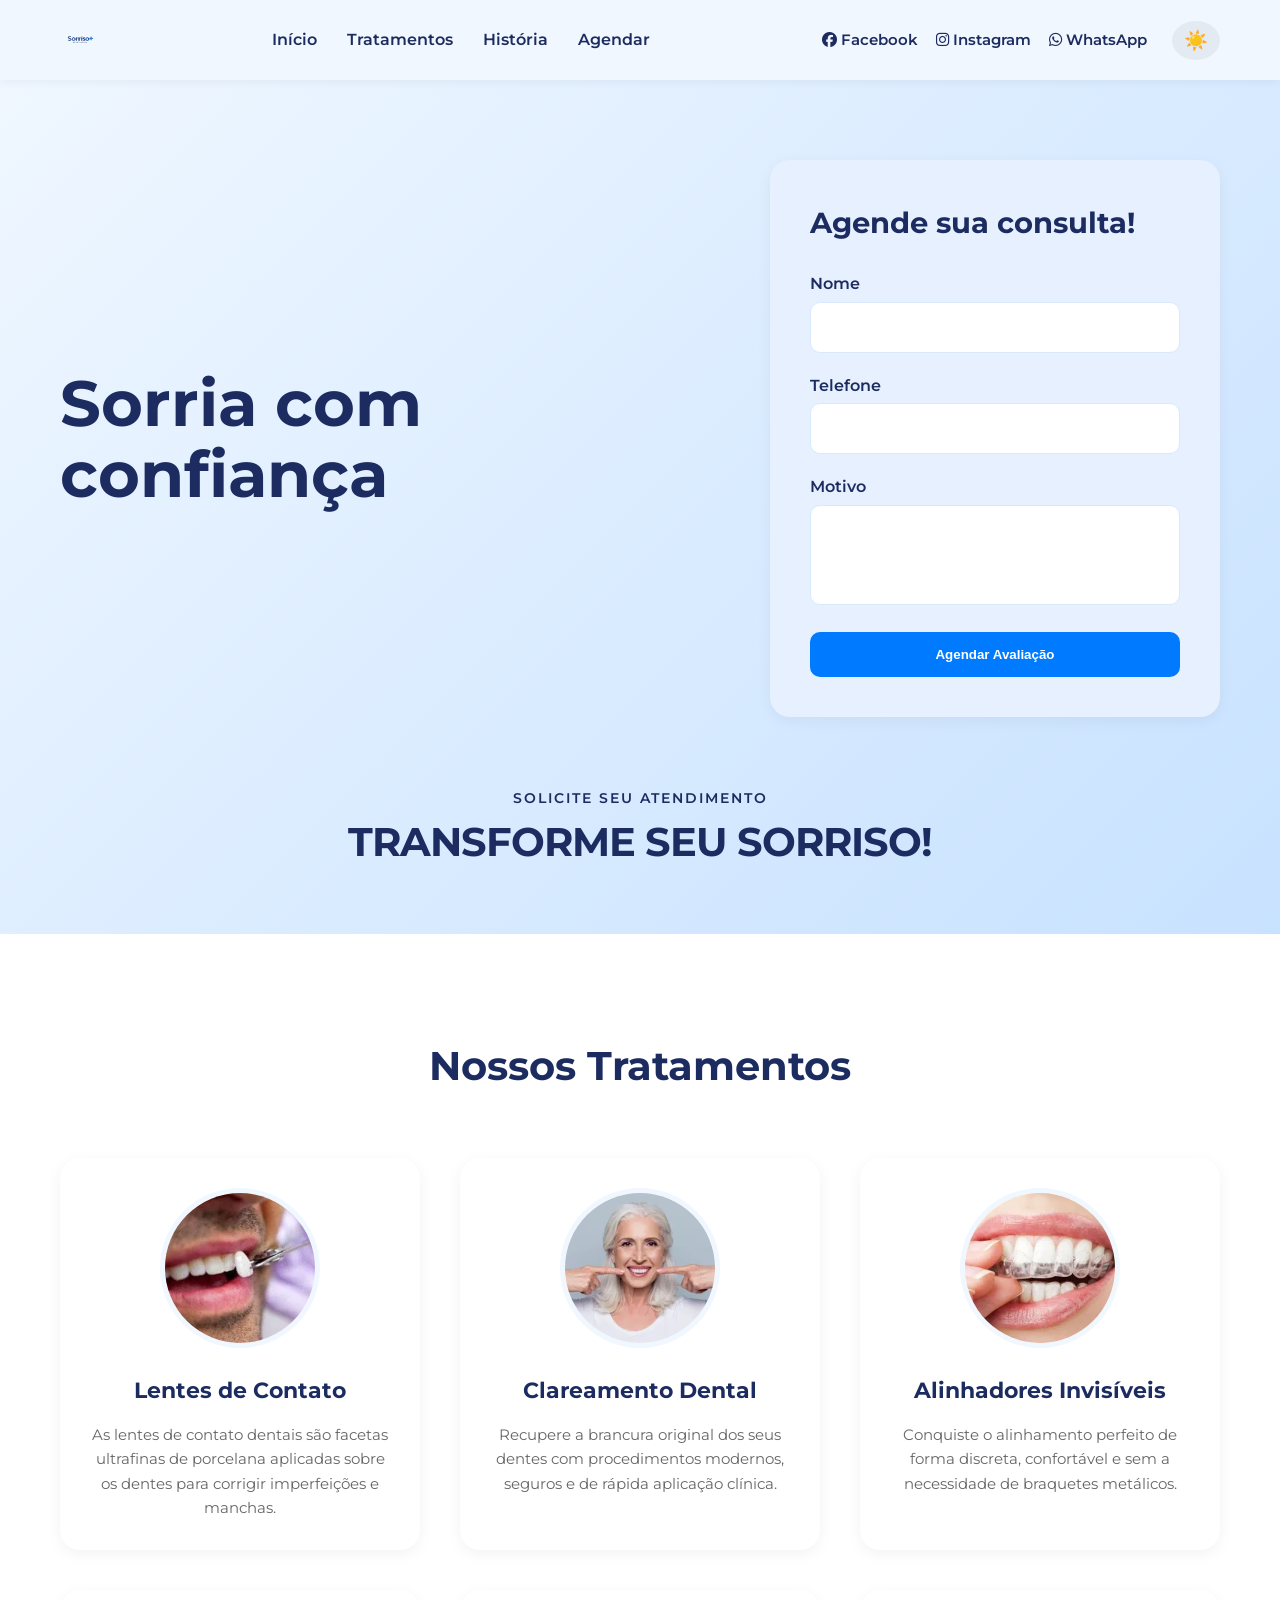
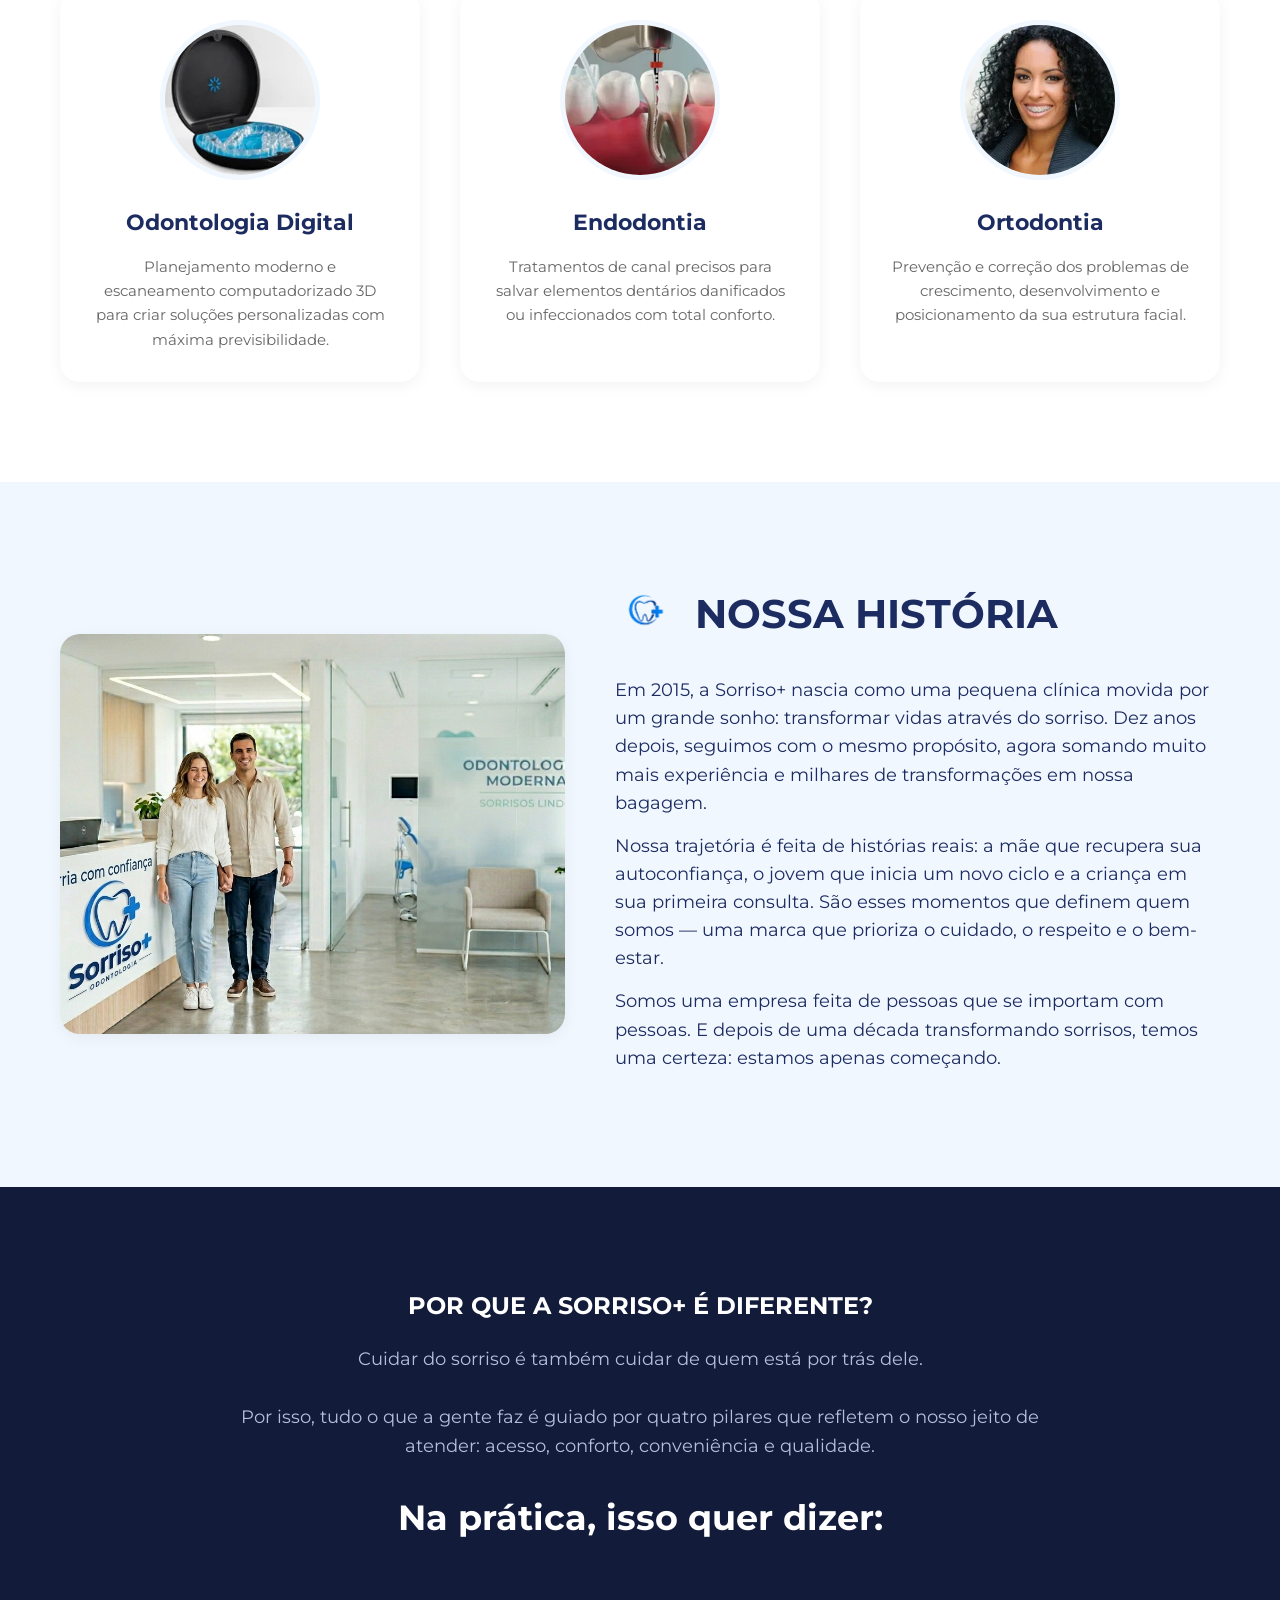
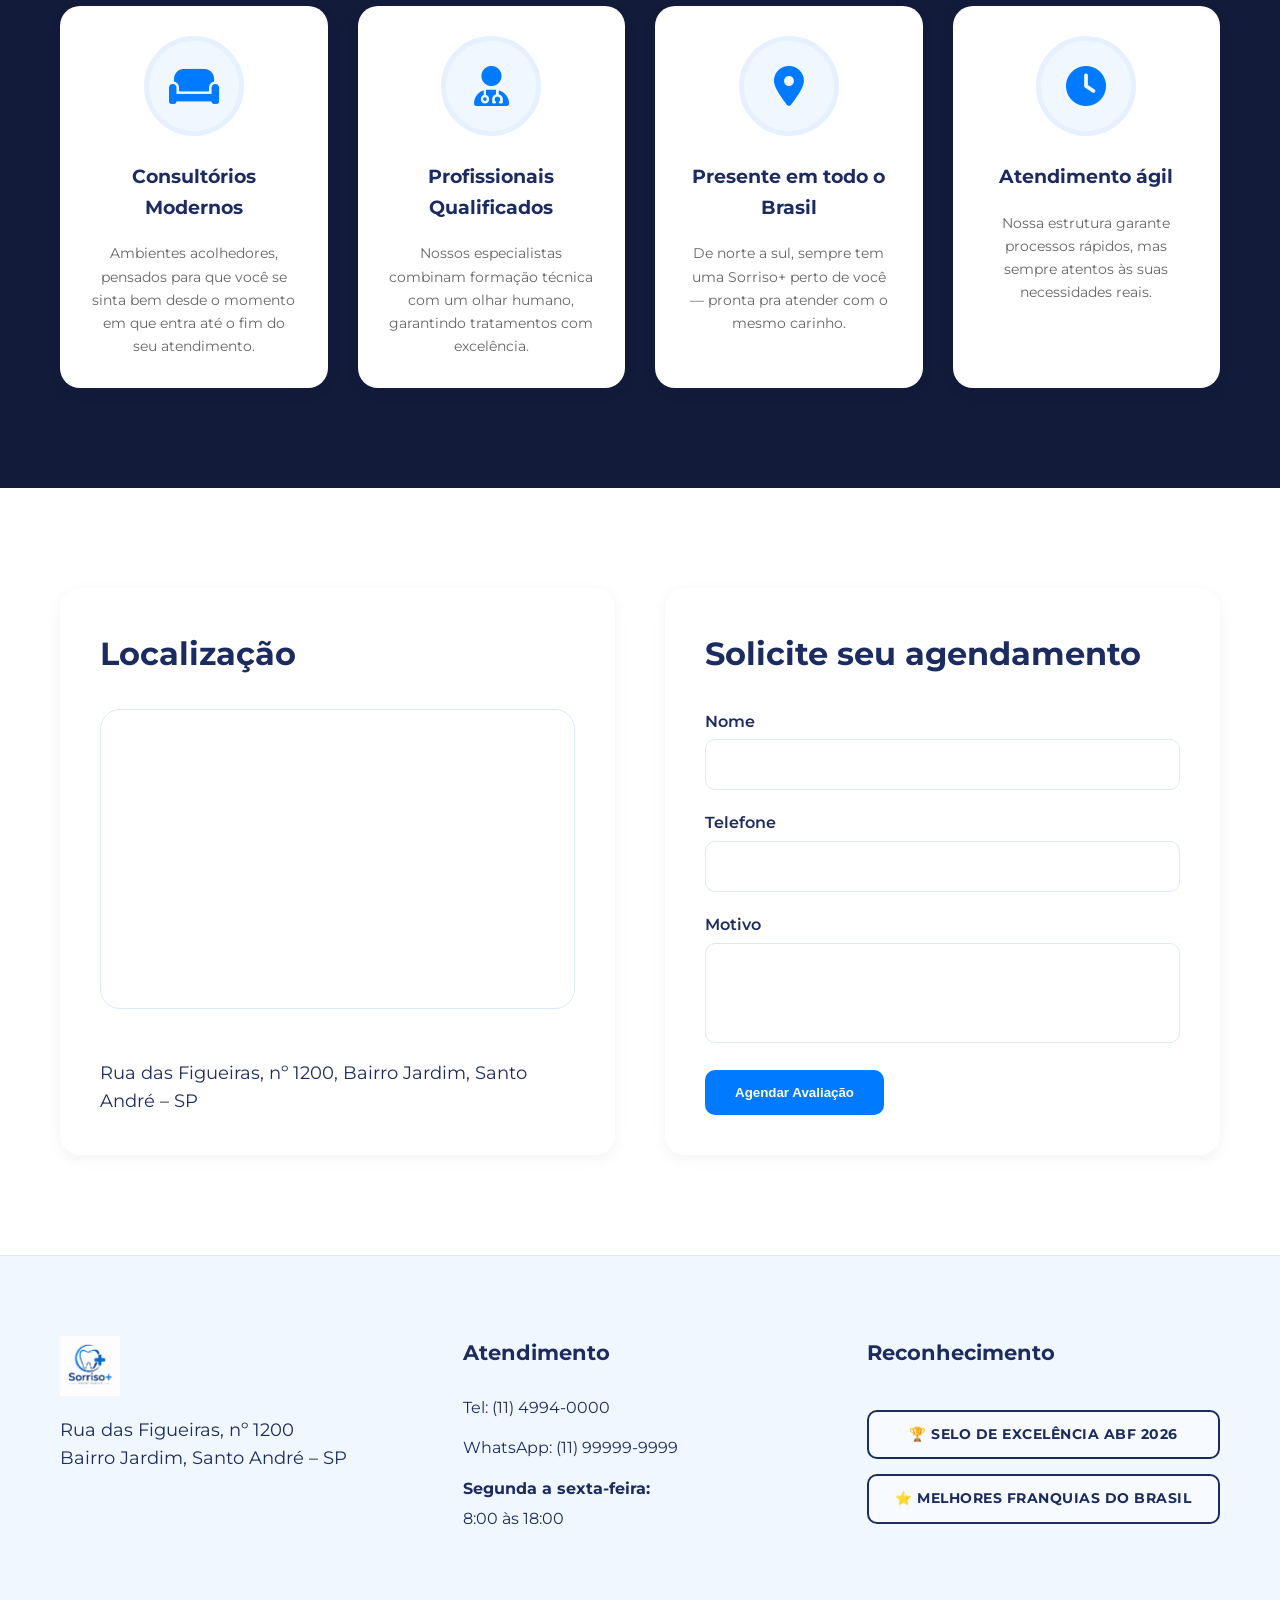
==== index.html @ 7e91cc9c "arrumando 1" ====
<!DOCTYPE html>
<html lang="pt-BR">
<head>
    <meta charset="UTF-8">
    <meta name="viewport" content="width=device-width, initial-scale=1.0">
    <title>Sorriso+ Odontologia - Sorria com Confiança</title>
    
    <!-- Fonte Montserrat -->
    <link href="https://fonts.googleapis.com/css2?family=Montserrat:wght@400;600;700&display=swap" rel="stylesheet">
    
    <!-- Ícones Font Awesome -->
    <link rel="stylesheet" href="https://cdnjs.cloudflare.com/ajax/libs/font-awesome/6.4.2/css/all.min.css">
    
    <style>
        /* Variáveis de cores e fontes para consistência */
        :root {
            --azul-claro: #f0f7ff;
            --azul-claro-formulario: #e6f0ff;
            --azul-escuro: #1d2c60;
            --azul-principal: #007bff;
            --branco: #ffffff;
            --cinza: #666;
            --fonte-principal: 'Montserrat', sans-serif;
            --border-radius-principal: 20px;
            --shadow-principal: 0 4px 15px rgba(0, 0, 0, 0.05);
            /* Opacidade ajustada para 94% para não ficar transparente demais */
            --overlay-hero: linear-gradient(135deg, rgba(240, 247, 255, 0.94) 0%, rgba(196, 224, 255, 0.94) 100%);
        }

        /* Variáveis para o Modo Escuro */
        body.dark-theme {
            --azul-claro: #121b3a;
            --azul-claro-formulario: #1a264e;
            --azul-escuro: #f0f7ff;
            --branco: #1d2c60;
            --cinza: #b3c0dd;
            --shadow-principal: 0 4px 15px rgba(0, 0, 0, 0.3);
            /* Opacidade ajustada para 94% no modo escuro */
            --overlay-hero: linear-gradient(135deg, rgba(18, 27, 58, 0.94) 0%, rgba(26, 38, 78, 0.94) 100%);
        }

        /* Estilos globais */
        * {
            margin: 0;
            padding: 0;
            box-sizing: border-box;
        }

        html {
            scroll-behavior: smooth;
        }

        section {
            scroll-margin-top: 90px;
        }

        body {
            font-family: var(--fonte-principal);
            color: var(--azul-escuro);
            background-color: var(--branco);
            line-height: 1.6;
            transition: background-color 0.3s ease, color 0.3s ease;
        }

        .container {
            max-width: 1200px;
            margin: 0 auto;
            padding: 0 20px;
            width: 100%;
        }

        a {
            text-decoration: none;
            color: inherit;
            transition: color 0.3s ease, opacity 0.3s ease;
        }

        a:hover {
            opacity: 0.8;
        }

        ul {
            list-style: none;
        }

        img {
            max-width: 100%;
            height: auto;
            display: block;
        }

        /* Botão principal */
        .btn-principal {
            background-color: var(--azul-principal);
            color: #ffffff;
            border: none;
            padding: 15px 30px;
            border-radius: 10px;
            font-weight: 700;
            cursor: pointer;
            transition: background-color 0.3s ease, transform 0.2s ease;
        }

        .btn-principal:hover {
            background-color: #0056b3;
            transform: translateY(-2px);
        }

        /* Cabeçalho */
        header {
            background-color: var(--azul-claro);
            padding: 20px 0;
            position: fixed;
            width: 100%;
            top: 0;
            z-index: 1000;
            box-shadow: 0 2px 10px rgba(0,0,0,0.05);
            transition: background-color 0.3s ease;
        }

        header .container {
            display: flex;
            justify-content: space-between;
            align-items: center;
        }

        .logo img {
            height: 40px;
            width: auto;
            object-fit: contain;
        }

        nav ul {
            display: flex;
            gap: 30px;
        }

        nav a {
            font-weight: 600;
        }

        nav a:hover {
            color: var(--azul-principal);
            opacity: 1;
        }

        .header-icons {
            display: flex;
            align-items: center;
            gap: 25px;
        }

        .social-icons {
            display: flex;
            gap: 18px;
            font-size: 0.95rem;
            font-weight: 600;
        }

        .social-icons a:hover {
            color: var(--azul-principal);
            opacity: 1;
        }

        .theme-toggle button {
            background: rgba(0, 0, 0, 0.05);
            border: none;
            cursor: pointer;
            font-size: 1.2rem;
            color: var(--azul-escuro);
            padding: 8px 12px;
            border-radius: 50%;
            transition: background-color 0.3s;
        }
        
        body.dark-theme .theme-toggle button {
            background: rgba(255, 255, 255, 0.1);
        }

        /* Seção Hero com Imagem de Fundo Corrigida */
        .hero {
            position: relative;
            padding: 160px 0 60px;
            min-height: 85vh;
            display: flex;
            flex-direction: column;
            justify-content: space-between;
            
            /* Imagem com overlay mais sólido para evitar transparência excessiva */
            background-image: var(--overlay-hero), url('/minha_clinica/image.png');
            background-size: cover;
            background-position: center;
            background-repeat: no-repeat;
            transition: background-image 0.3s ease;
        }

        .hero-content {
            position: relative;
            z-index: 2;
            display: flex;
            justify-content: space-between;
            align-items: center;
            gap: 30px;
        }

        .hero-text h1 {
            font-size: 4rem;
            font-weight: 700;
            line-height: 1.1;
            max-width: 500px;
        }

        /* Formulário flutuante */
        .hero-booking-form {
            background-color: var(--azul-claro-formulario);
            padding: 40px;
            border-radius: var(--border-radius-principal);
            box-shadow: var(--shadow-principal);
            width: 450px;
            transition: background-color 0.3s ease;
        }

        .hero-booking-form h3 {
            font-size: 1.8rem;
            margin-bottom: 25px;
        }

        .form-group {
            margin-bottom: 20px;
            text-align: left;
        }

        .form-group label {
            display: block;
            margin-bottom: 5px;
            font-weight: 600;
            color: var(--azul-escuro);
        }

        .form-group input, .form-group textarea {
            width: 100%;
            padding: 15px;
            border: 1px solid #d9e9fb;
            border-radius: 10px;
            background-color: var(--branco);
            color: var(--azul-escuro);
            font-family: var(--fonte-principal);
            font-size: 1rem;
            transition: border-color 0.3s, background-color 0.3s;
        }

        .form-group input:focus, .form-group textarea:focus {
            outline: none;
            border-color: var(--azul-principal);
        }

        .form-group textarea {
            height: 100px;
            resize: none;
        }

        .btn-booking {
            width: 100%;
        }

        .hero-footer {
            position: relative;
            z-index: 2;
            text-align: center;
            margin-top: 50px;
            padding-top: 20px;
            width: 100%;
        }

        .hero-footer p {
            font-weight: 600;
            letter-spacing: 2px;
            font-size: 0.9rem;
        }

        .hero-footer h2 {
            font-size: 2.5rem;
            font-weight: 700;
            letter-spacing: -1px;
        }

        /* Seção Tratamentos */
        .treatments {
            padding: 100px 0;
        }

        .section-title {
            text-align: center;
            font-size: 2.5rem;
            font-weight: 700;
            margin-bottom: 60px;
        }

        .treatment-grid {
            display: grid;
            grid-template-columns: repeat(3, 1fr);
            gap: 40px;
        }

        .treatment-card {
            text-align: center;
            padding: 30px;
            background-color: var(--branco);
            border-radius: var(--border-radius-principal);
            box-shadow: var(--shadow-principal);
            transition: transform 0.3s ease, background-color 0.3s ease;
        }

        .treatment-card:hover {
            transform: translateY(-5px);
        }

        .treatment-image {
            width: 160px;
            height: 160px;
            margin: 0 auto 25px;
            border-radius: 50%;
            overflow: hidden;
            border: 5px solid var(--azul-claro);
            display: flex;
            justify-content: center;
            align-items: center;
            background: #fff;
        }

        .treatment-image img {
            width: 100%;
            height: 100%;
            object-fit: cover;
        }

        .treatment-card h3 {
            font-size: 1.35rem;
            margin-bottom: 15px;
            font-weight: 700;
        }

        .treatment-card p {
            color: var(--cinza);
            font-size: 0.95rem;
        }

        /* Seção Nossa História */
        .history {
            padding: 100px 0;
            background-color: var(--azul-claro);
            transition: background-color 0.3s ease;
        }

        .history .container {
            display: flex;
            justify-content: space-between;
            align-items: center;
            gap: 50px;
        }

        .history-image {
            flex: 1;
            border-radius: var(--border-radius-principal);
            overflow: hidden;
            box-shadow: var(--shadow-principal);
        }

        .history-image img {
            width: 100%;
            height: 400px;
            object-fit: cover;
        }

        .history-text {
            flex: 1.2;
        }

        .history-header {
            display: flex;
            align-items: center;
            gap: 20px;
            margin-bottom: 30px;
        }

        .logo-10-anos img {
            height: 60px;
            width: 60px;
            object-fit: contain;
        }

        .history-text h2 {
            font-size: 2.5rem;
            font-weight: 700;
        }

        .history-paragraphs p {
            font-size: 1.1rem;
            margin-bottom: 15px;
        }

        /* Seção Diferenciais */
        .differentials {
            padding: 100px 0;
            background-color: #121b3a;
            color: #ffffff;
        }

        .differentials h2 {
            color: #ffffff;
            margin-bottom: 20px;
            text-align: center;
        }

        .differentials p {
            font-size: 1.1rem;
            max-width: 800px;
            margin: 0 auto 30px;
            color: #b3c0dd;
            text-align: center;
        }

        .highlight-title {
            font-size: 2.2rem;
            font-weight: 700;
            margin-bottom: 60px;
            color: #ffffff;
            text-align: center;
        }

        .differentials-grid {
            display: grid;
            grid-template-columns: repeat(4, 1fr);
            gap: 30px;
        }

        .differential-card {
            background-color: var(--branco);
            color: var(--azul-escuro);
            padding: 30px;
            border-radius: var(--border-radius-principal);
            box-shadow: var(--shadow-principal);
            text-align: center;
        }

        .icon-container {
            width: 100px;
            height: 100px;
            margin: 0 auto 25px;
            background-color: var(--azul-claro);
            border-radius: 50%;
            display: flex;
            justify-content: center;
            align-items: center;
            border: 5px solid var(--azul-claro-formulario);
        }

        /* Ajuste para usar o Font Awesome no lugar dos Emojis */
        .icon-placeholder {
            font-size: 2.5rem;
            color: var(--azul-principal); /* Cor dos ícones */
        }

        .differential-card h4 {
            font-size: 1.2rem;
            margin-bottom: 20px;
        }

        .differential-card p {
            color: var(--cinza);
            font-size: 0.9rem;
            margin-bottom: 0;
        }

        /* Seção Localização / Agendamento */
        .contact {
            padding: 100px 0;
        }

        .contact .container {
            display: flex;
            justify-content: space-between;
            align-items: stretch;
            gap: 50px;
        }

        .location, .booking {
            flex: 1;
            background-color: var(--branco);
            padding: 40px;
            border-radius: var(--border-radius-principal);
            box-shadow: var(--shadow-principal);
            transition: background-color 0.3s ease;
            display: flex;
            flex-direction: column;
            justify-content: space-between;
        }

        .location h2, .booking h2 {
            font-size: 2rem;
            margin-bottom: 30px;
        }

        .map {
            width: 100%;
            height: 300px;
            border-radius: var(--border-radius-principal);
            overflow: hidden;
            margin-bottom: 20px;
            border: 1px solid #d9e9fb;
        }

        .location-address p {
            font-size: 1.1rem;
            color: var(--azul-escuro);
        }

        .form-row {
            display: flex;
            gap: 20px;
        }

        .form-row .col {
            flex: 1;
        }

        /* Rodapé */
        footer {
            padding: 80px 0;
            background-color: var(--azul-claro);
            border-top: 1px solid #d9e9fb;
            transition: background-color 0.3s ease, border-color 0.3s ease;
        }

        footer .container {
            display: grid;
            grid-template-columns: 1fr 1fr 1fr;
            gap: 50px;
            align-items: flex-start;
        }

        .footer-logo img {
            height: 60px;
            width: auto;
            margin-bottom: 20px;
            object-fit: contain;
        }

        .footer-logo-text p {
            font-size: 1.1rem;
        }

        .footer-title {
            font-size: 1.3rem;
            font-weight: 700;
            margin-bottom: 25px;
        }

        .footer-info p {
            margin-bottom: 15px;
        }

        .opening-hours p strong {
            display: block;
            margin-bottom: 5px;
        }

        .awards {
            display: flex;
            flex-direction: column;
            gap: 15px;
            justify-content: flex-start;
        }

        .award-badge {
            border: 2px solid var(--azul-escuro);
            padding: 12px;
            border-radius: 10px;
            font-size: 0.85rem;
            font-weight: 700;
            text-align: center;
            color: var(--azul-escuro);
            background-color: rgba(255,255,255,0.5);
            letter-spacing: 0.5px;
        }

        /* Responsividade */
        @media (max-width: 992px) {
            .hero-text h1 { font-size: 3rem; text-align: center; }
            .hero-content { flex-direction: column; text-align: center; }
            .treatment-grid { grid-template-columns: repeat(2, 1fr); }
            .differentials-grid { grid-template-columns: repeat(2, 1fr); }
            footer .container { grid-template-columns: 1fr; text-align: center; }
            .awards { align-items: center; }
            .award-badge { width: 80%; }
            .history .container, .contact .container { flex-direction: column; }
            header .container { flex-direction: column; gap: 15px; }
        }

        @media (max-width: 768px) {
            .hero-text h1 { font-size: 2.5rem; margin-bottom: 10px; }
            .hero-booking-form { width: 100%; padding: 25px; }
            .treatment-grid, .differentials-grid { grid-template-columns: 1fr; }
            .form-row { flex-direction: column; gap: 0; }
            .location, .booking { padding: 25px; }
            nav { display: none; }
        }
    </style>
</head>
<body>

    <header>
        <div class="container">
            <a href="#inicio" class="logo">
                <img src="/img_clinica/image (3).png" alt="Sorriso+ Odontologia">
            </a>
            <nav>
                <ul>
                    <li><a href="#inicio">Início</a></li>
                    <li><a href="#tratamento">Tratamentos</a></li>
                    <li><a href="#historia">História</a></li>
                    <li><a href="#agendar">Agendar</a></li>
                </ul>
            </nav>
            <div class="header-icons">
                <div class="social-icons">
                    <a href="https://facebook.com" target="_blank" rel="noopener"><i class="fa-brands fa-facebook"></i> Facebook</a>
                    <a href="https://instagram.com" target="_blank" rel="noopener"><i class="fa-brands fa-instagram"></i> Instagram</a>
                    <a href="https://wa.me/5511999999999" target="_blank" rel="noopener"><i class="fa-brands fa-whatsapp"></i> WhatsApp</a>
                </div>
                <div class="theme-toggle">
                    <button id="themeBtn" aria-label="Alternar modo escuro">☀️</button>
                </div>
            </div>
        </div>
    </header>

    <section id="inicio" class="hero">
        <div class="container hero-content">
            <div class="hero-text">
                <h1>Sorria com confiança</h1>
            </div>
            <div class="hero-booking-form">
                <h3>Agende sua consulta!</h3>
                <form class="clinic-form">
                    <div class="form-group">
                        <label>Nome</label>
                        <input type="text" name="nome" required>
                    </div>
                    <div class="form-group">
                        <label>Telefone</label>
                        <input type="tel" name="telefone" required>
                    </div>
                    <div class="form-group">
                        <label>Motivo</label>
                        <textarea name="motivo" required></textarea>
                    </div>
                    <button type="submit" class="btn-principal btn-booking">Agendar Avaliação</button>
                </form>
            </div>
        </div>
        <div class="hero-footer">
            <p>SOLICITE SEU ATENDIMENTO</p>
            <h2>TRANSFORME SEU SORRISO!</h2>
        </div>
    </section>

    <section id="tratamento" class="treatments">
        <div class="container">
            <h2 class="section-title">Nossos Tratamentos</h2>
            <div class="treatment-grid">
                
                <!-- Card 1 -->
                <div class="treatment-card">
                    <div class="treatment-image">
                        <img src="/img_clinica/image (6).png" alt="Lentes de Contato Dentais">
                    </div>
                    <h3>Lentes de Contato</h3>
                    <p>As lentes de contato dentais são facetas ultrafinas de porcelana aplicadas sobre os dentes para corrigir imperfeições e manchas.</p>
                </div>

                <!-- Card 2 -->
                <div class="treatment-card">
                    <div class="treatment-image">
                        <img src="/img_clinica/image (9).png" alt="Clareamento Dental">
                    </div>
                    <h3>Clareamento Dental</h3>
                    <p>Recupere a brancura original dos seus dentes com procedimentos modernos, seguros e de rápida aplicação clínica.</p>
                </div>

                <!-- Card 3 -->
                <div class="treatment-card">
                    <div class="treatment-image">
                        <img src="/img_clinica/image (7).png" alt="Alinhadores Invisíveis">
                    </div>
                    <h3>Alinhadores Invisíveis</h3>
                    <p>Conquiste o alinhamento perfeito de forma discreta, confortável e sem a necessidade de braquetes metálicos.</p>
                </div>

                <!-- Card 4 -->
                <div class="treatment-card">
                    <div class="treatment-image">
                        <img src="/img_clinica/image (8).png" alt="Odontologia Digital">
                    </div>
                    <h3>Odontologia Digital</h3>
                    <p>Planejamento moderno e escaneamento computadorizado 3D para criar soluções personalizadas com máxima previsibilidade.</p>
                </div>

                <!-- Card 5 -->
                <div class="treatment-card">
                    <div class="treatment-image">
                        <img src="/img_clinica/image (10).png" alt="Endodontia avançada">
                    </div>
                    <h3>Endodontia</h3>
                    <p>Tratamentos de canal precisos para salvar elementos dentários danificados ou infeccionados com total conforto.</p>
                </div>

                <!-- Card 6 -->
                <div class="treatment-card">
                    <div class="treatment-image">
                        <img src="/img_clinica/image (11).png" alt="Ortodontia Especializada">
                    </div>
                    <h3>Ortodontia</h3>
                    <p>Prevenção e correção dos problemas de crescimento, desenvolvimento e posicionamento da sua estrutura facial.</p>
                </div>

            </div>
        </div>
    </section>

    <section id="historia" class="history">
        <div class="container">
            <div class="history-image">
                <img src="/img_clinica/image (2).png" alt="Interior da Clínica Sorriso+">
            </div>
            <div class="history-text">
                <div class="history-header">
                    <div class="logo-10-anos">
                        <img src="/img_clinica/image (4).png" alt="Sorriso+ Ícone">
                    </div>
                    <h2>NOSSA HISTÓRIA</h2>
                </div>
                <div class="history-paragraphs">
                    <p>Em 2015, a Sorriso+ nascia como uma pequena clínica movida por um grande sonho: transformar vidas através do sorriso. Dez anos depois, seguimos com o mesmo propósito, agora somando muito mais experiência e milhares de transformações em nossa bagagem.</p>
                    <p>Nossa trajetória é feita de histórias reais: a mãe que recupera sua autoconfiança, o jovem que inicia um novo ciclo e a criança em sua primeira consulta. São esses momentos que definem quem somos — uma marca que prioriza o cuidado, o respeito e o bem-estar.</p>
                    <p>Somos uma empresa feita de pessoas que se importam com pessoas. E depois de uma década transformando sorrisos, temos uma certeza: estamos apenas começando.</p>
                </div>
            </div>
        </div>
    </section>

    <section id="diferenciais" class="differentials">
        <div class="container">
            <h2>POR QUE A SORRISO+ É DIFERENTE?</h2>
            <p>Cuidar do sorriso é também cuidar de quem está por trás dele.</p>
            <p>Por isso, tudo o que a gente faz é guiado por quatro pilares que refletem o nosso jeito de atender: acesso, conforto, conveniência e qualidade.</p>
            <h3 class="highlight-title">Na prática, isso quer dizer:</h3>
            <div class="differentials-grid">
                <div class="differential-card">
                    <div class="icon-container">
                        <!-- Substituído EMOJI por Ícone Vetorial -->
                        <i class="fa-solid fa-couch icon-placeholder"></i>
                    </div>
                    <h4>Consultórios Modernos</h4>
                    <p>Ambientes acolhedores, pensados para que você se sinta bem desde o momento em que entra até o fim do seu atendimento.</p>
                </div>
                <div class="differential-card">
                    <div class="icon-container">
                        <!-- Substituído EMOJI por Ícone Vetorial -->
                        <i class="fa-solid fa-user-doctor icon-placeholder"></i>
                    </div>
                    <h4>Profissionais Qualificados</h4>
                    <p>Nossos especialistas combinam formação técnica com um olhar humano, garantindo tratamentos com excelência.</p>
                </div>
                <div class="differential-card">
                    <div class="icon-container">
                        <!-- Substituído EMOJI por Ícone Vetorial -->
                        <i class="fa-solid fa-location-dot icon-placeholder"></i>
                    </div>
                    <h4>Presente em todo o Brasil</h4>
                    <p>De norte a sul, sempre tem uma Sorriso+ perto de você — pronta pra atender com o mesmo carinho.</p>
                </div>
                <div class="differential-card">
                    <div class="icon-container">
                        <!-- Substituído EMOJI por Ícone Vetorial -->
                        <i class="fa-solid fa-clock icon-placeholder"></i>
                    </div>
                    <h4>Atendimento ágil</h4>
                    <p>Nossa estrutura garante processos rápidos, mas sempre atentos às suas necessidades reais.</p>
                </div>
            </div>
        </div>
    </section>

    <section id="agendar" class="contact">
        <div class="container">
            <div class="location">
                <div>
                    <h2>Localização</h2>
                    <div class="map">
                        <iframe src="https://www.google.com/maps/embed?pb=!1m18!1m12!1m3!1d3654.6716091011355!2d-46.54160292376179!3d-23.65017266491763!2m3!1f0!2f0!3f0!3m2!1i1024!2i768!4f13.1!3m3!1m2!1s0x94ce42ee77b47b27%3A0x298ced9bf17a783!2sBairro%20Jardim%2C%20Santo%20Andr%C3%A9%20-%20SP!5e0!3m2!1spt-BR!2sbr!4v1718112000000!5m2!1spt-BR!2sbr" width="100%" height="100%" style="border:0;" allowfullscreen="" loading="lazy" referrerpolicy="no-referrer-when-downgrade"></iframe>
                    </div>
                </div>
                <div class="location-address">
                    <p>Rua das Figueiras, nº 1200, Bairro Jardim, Santo André – SP</p>
                </div>
            </div>
            <div class="booking">
                <h2>Solicite seu agendamento</h2>
                <form class="clinic-form">
                    <div class="form-row">
                        <div class="col form-group">
                            <label>Nome</label>
                            <input type="text" name="nome" required>
                        </div>
                    </div>
                    <div class="form-row">
                        <div class="col form-group">
                            <label>Telefone</label>
                            <input type="tel" name="telefone" required>
                        </div>
                    </div>
                    <div class="form-row">
                        <div class="col form-group">
                            <label>Motivo</label>
                            <textarea name="motivo" required></textarea>
                        </div>
                    </div>
                    <button type="submit" class="btn-principal">Agendar Avaliação</button>
                </form>
            </div>
        </div>
    </section>

    <footer>
        <div class="container">
            <div class="footer-logo footer-col">
                <a href="#inicio" class="logo">
                    <img src="/img_clinica/image (5).png" alt="Sorriso+ Logo Completa">
                </a>
                <div class="footer-logo-text">
                    <p>Rua das Figueiras, nº 1200</p>
                    <p>Bairro Jardim, Santo André – SP</p>
                </div>
            </div>
            <div class="footer-info footer-col">
                <h4 class="footer-title">Atendimento</h4>
                <p>Tel: (11) 4994-0000</p>
                <p>WhatsApp: (11) 99999-9999</p>
                <div class="opening-hours">
                    <p><strong>Segunda a sexta-feira:</strong> 8:00 às 18:00</p>
                </div>
            </div>
            <div class="awards footer-col">
                <h4 class="footer-title">Reconhecimento</h4>
                <div class="award-badge">
                    🏆 SELO DE EXCELÊNCIA ABF 2026
                </div>
                <div class="award-badge">
                    ⭐ MELHORES FRANQUIAS DO BRASIL
                </div>
            </div>
        </div>
    </footer>

    <script>
        // Alternar Tema (Claro / Escuro)
        const themeBtn = document.getElementById('themeBtn');
        const body = document.body;

        themeBtn.addEventListener('click', () => {
            body.classList.toggle('dark-theme');
            themeBtn.textContent = body.classList.contains('dark-theme') ? '🌙' : '☀️';
        });

        // Envio de Formulários
        const forms = document.querySelectorAll('.clinic-form');
        forms.forEach(form => {
            form.addEventListener('submit', (e) => {
                e.preventDefault();
                const formData = new FormData(form);
                alert(`Obrigado, ${formData.get('nome')}! Sua solicitação foi enviada.`);
                form.reset();
            });
        });
    </script>
</body>
</html>
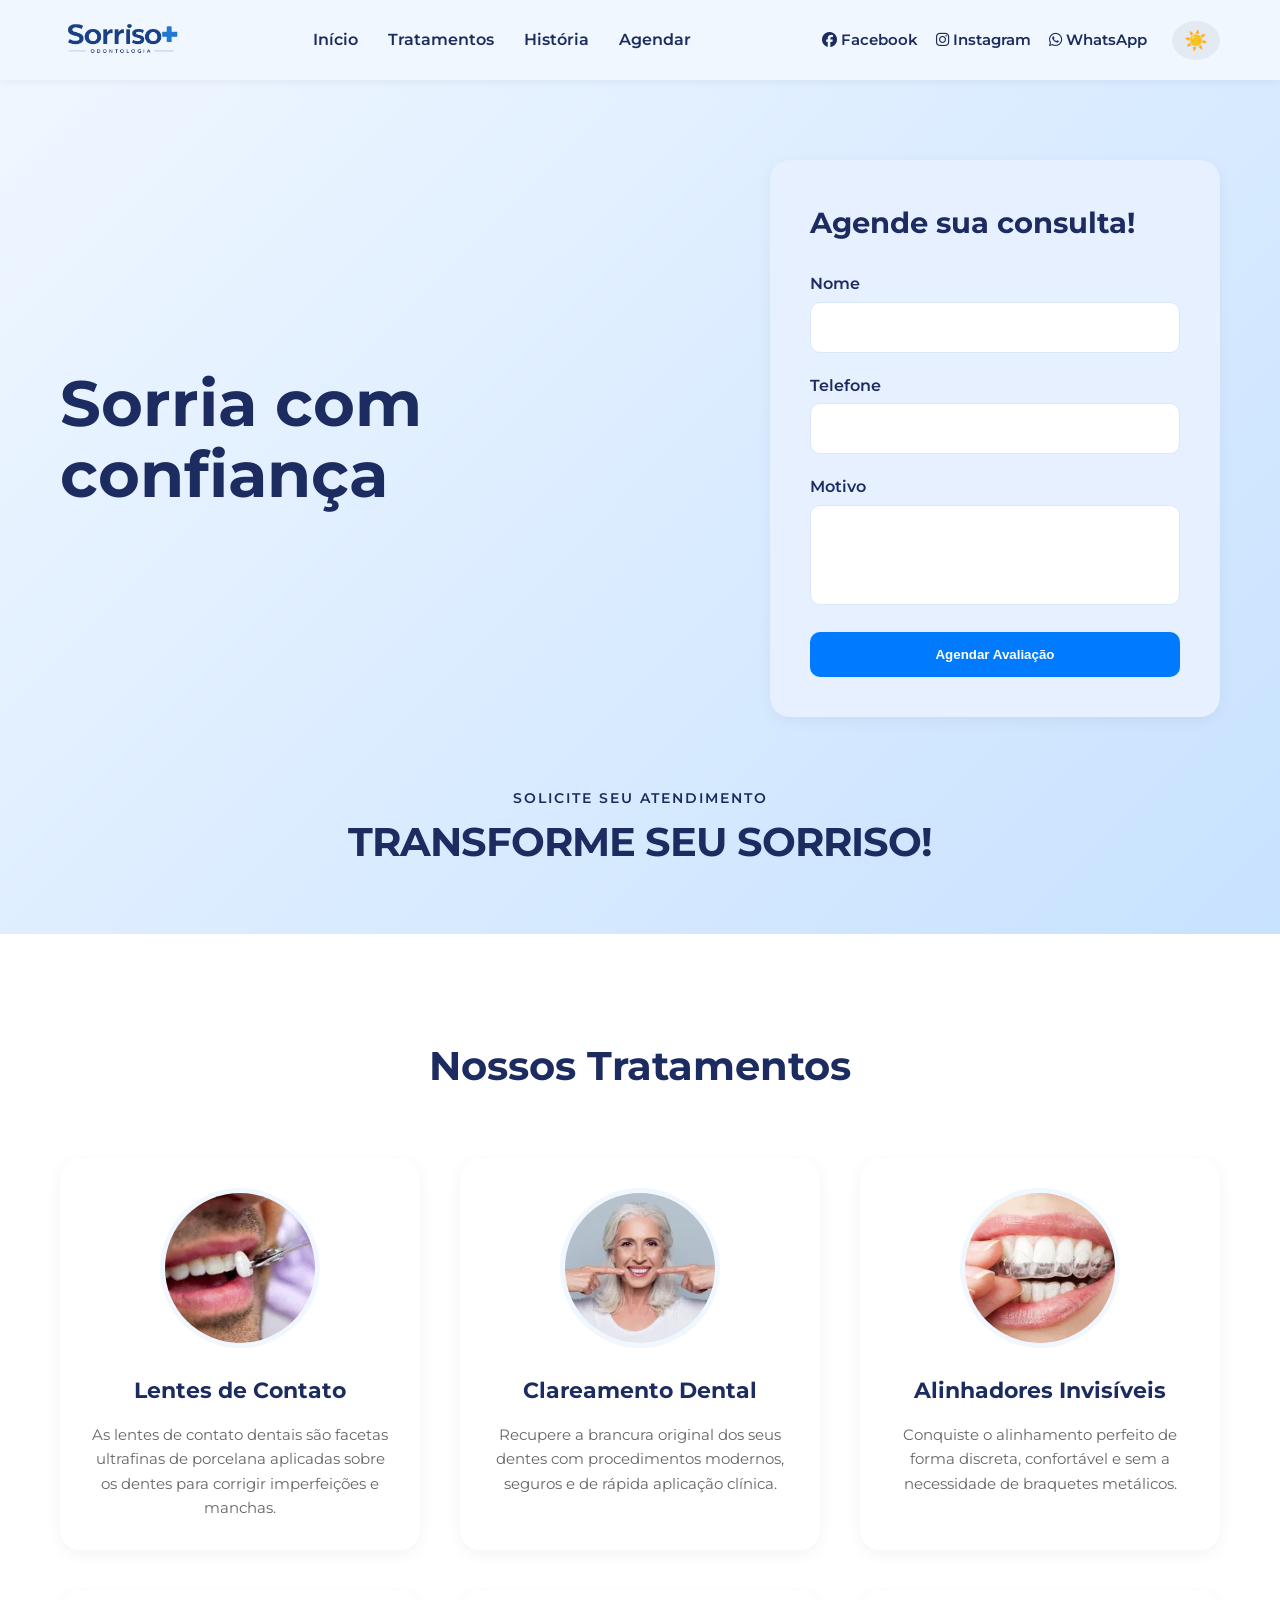
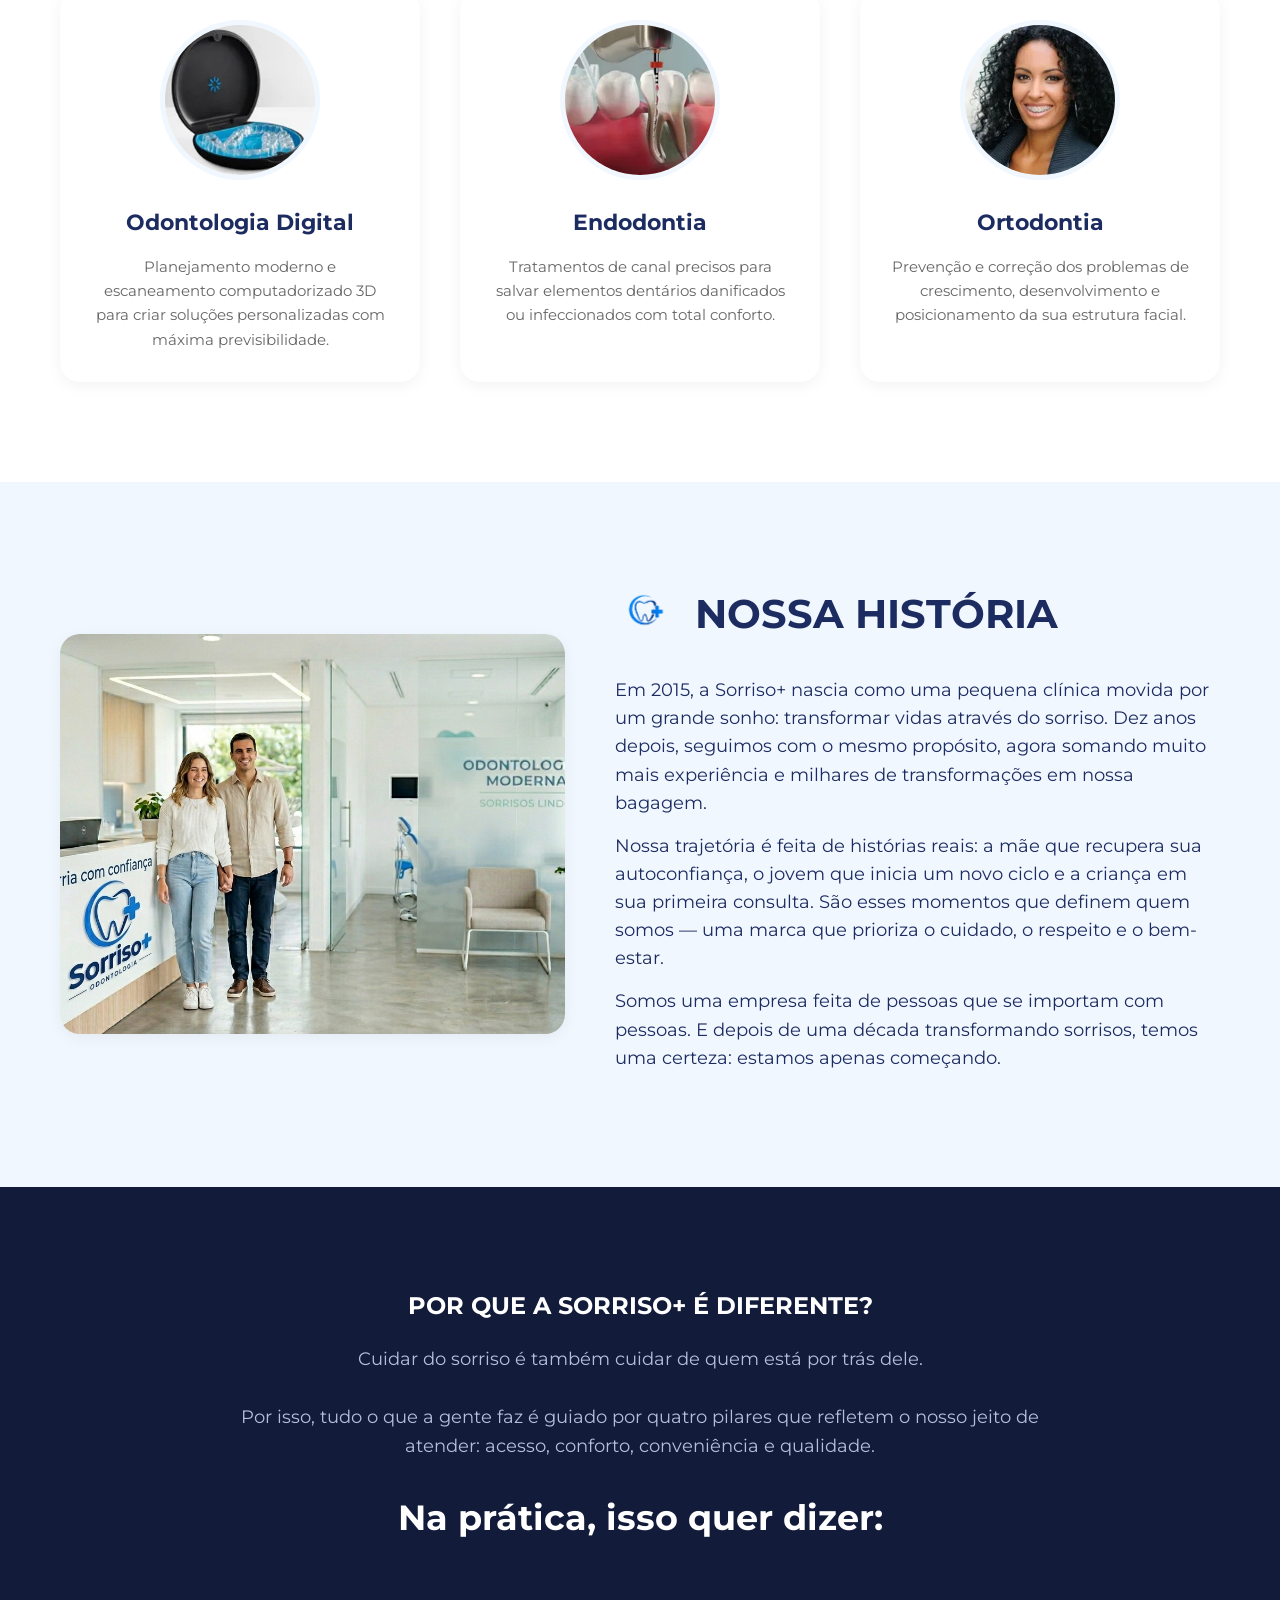
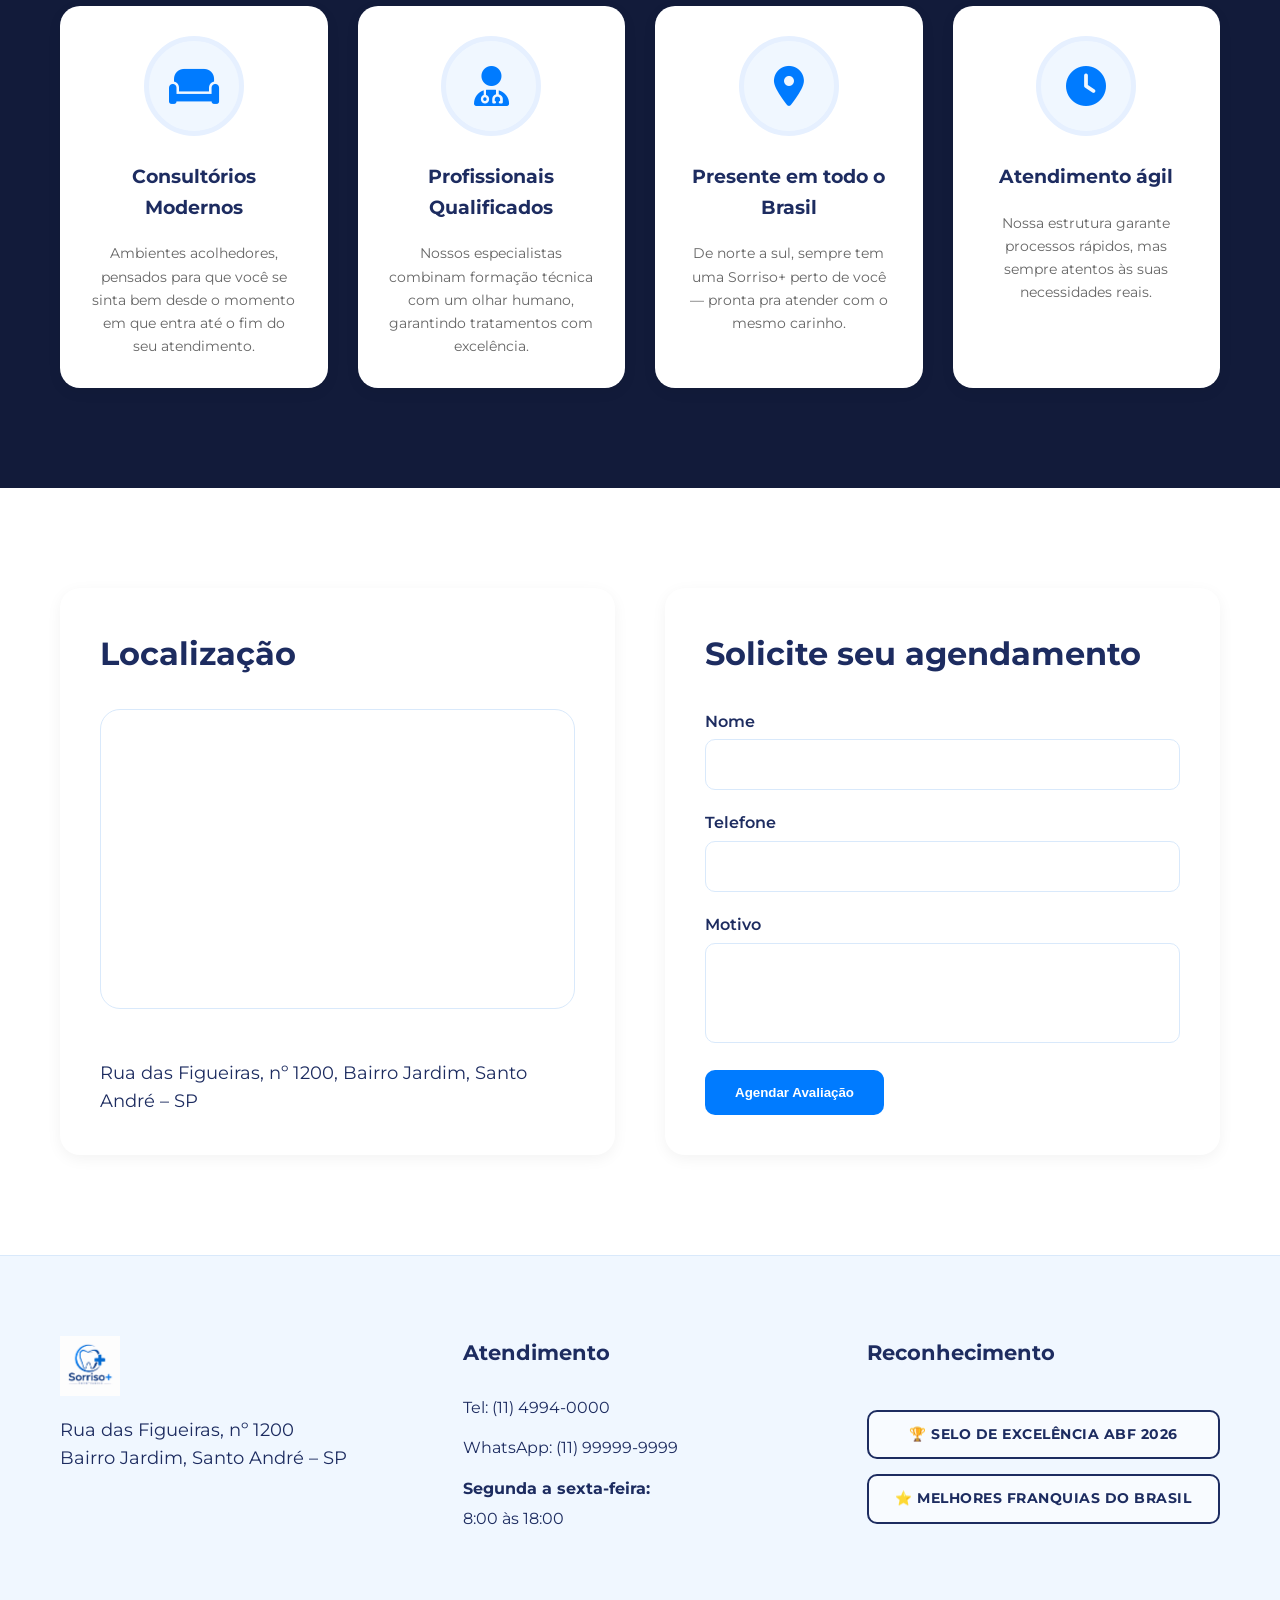
==== commit 86baab2c: "mudança logo" ====
--- a/index.html
+++ b/index.html
@@ -612,7 +612,7 @@
     <header>
         <div class="container">
             <a href="#inicio" class="logo">
-                <img src="/img_clinica/image (3).png" alt="Sorriso+ Odontologia">
+                <img src="/img_clinica/logomaior1-removebg-preview.png" alt="Sorriso+ Odontologia">
             </a>
             <nav>
                 <ul>
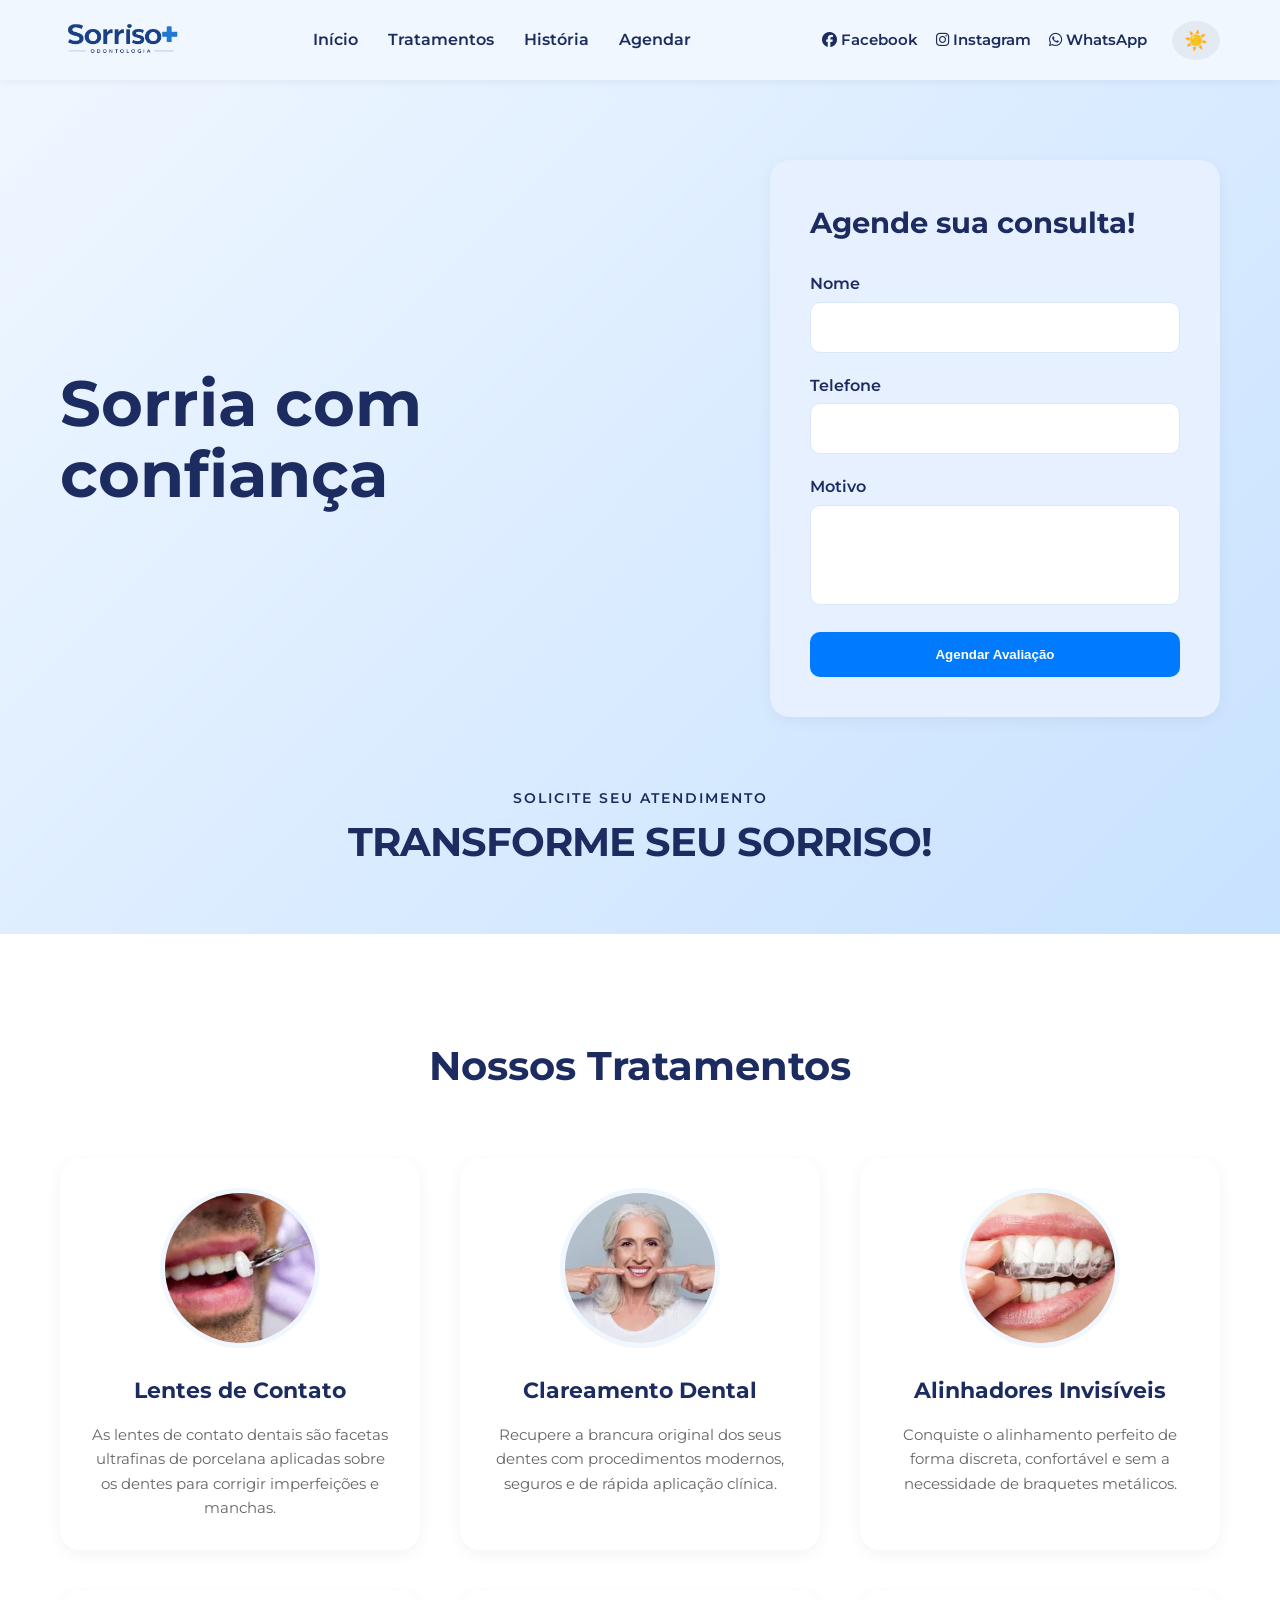
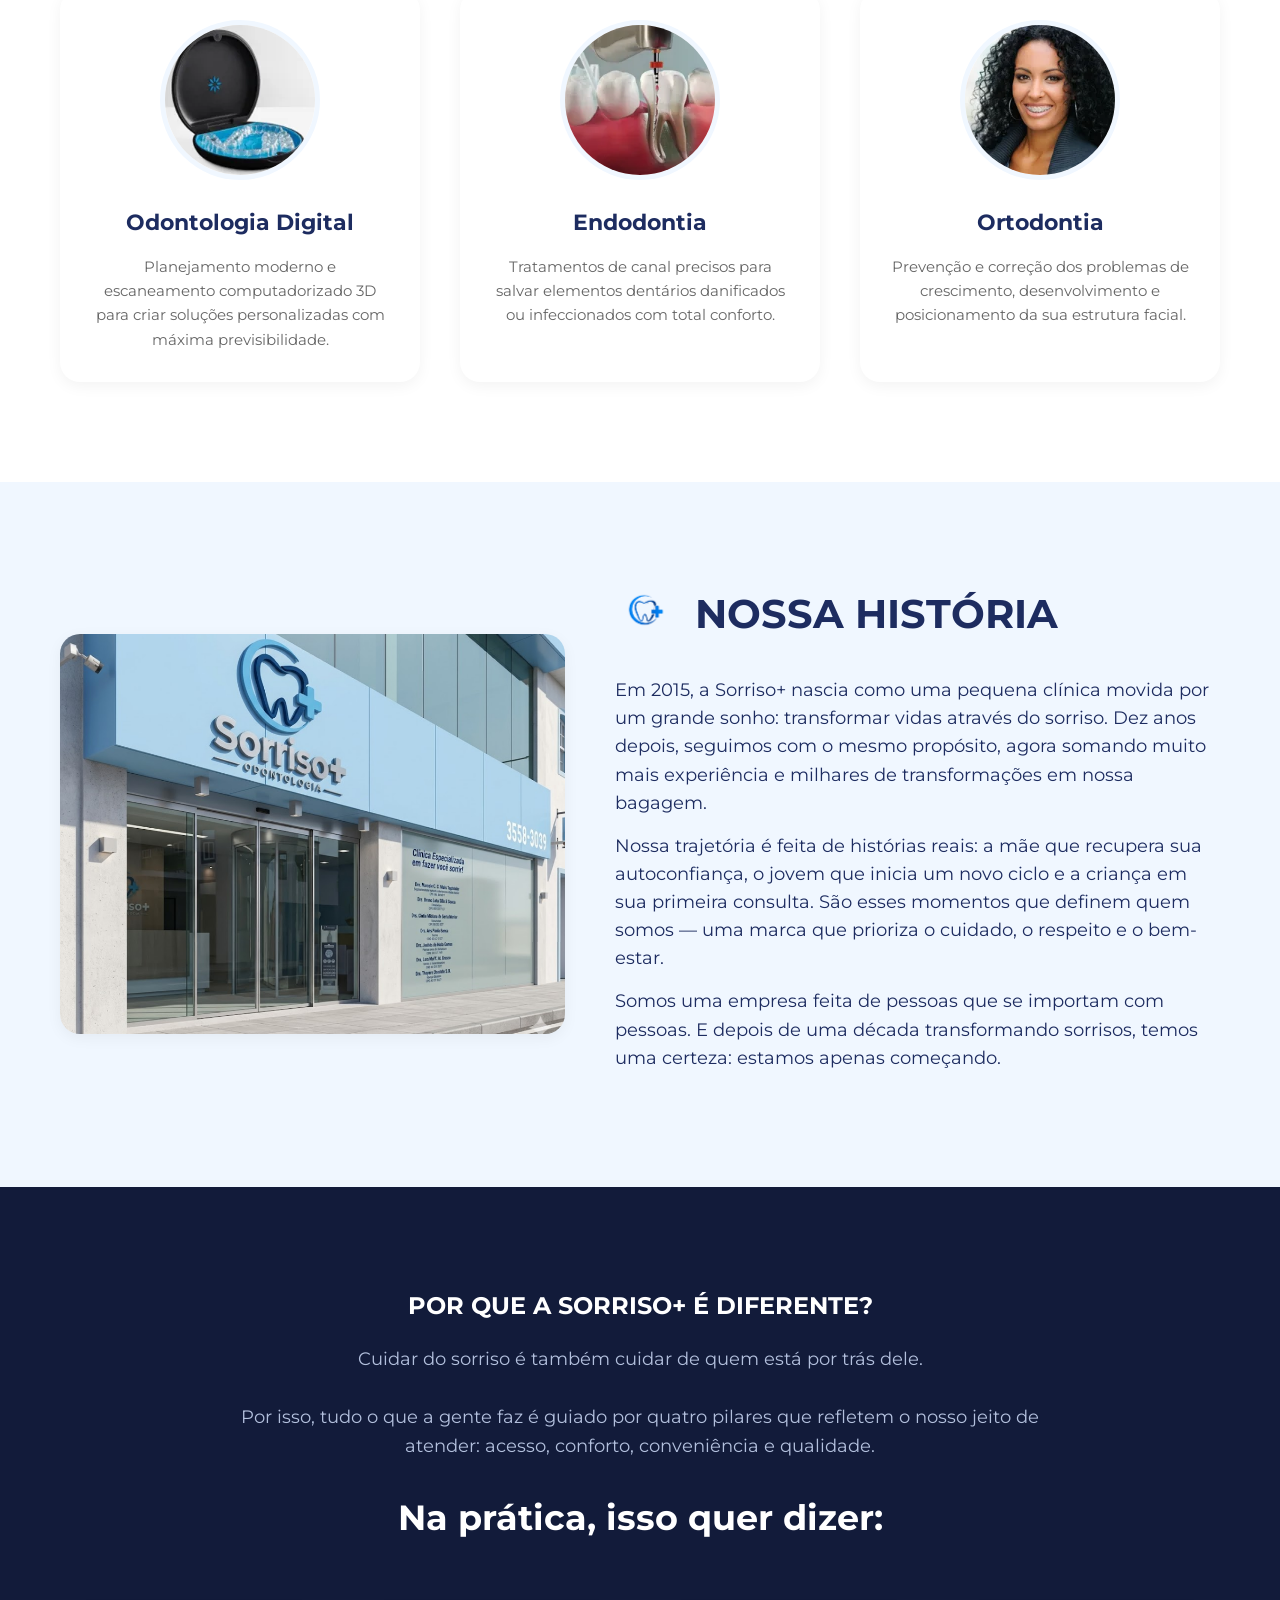
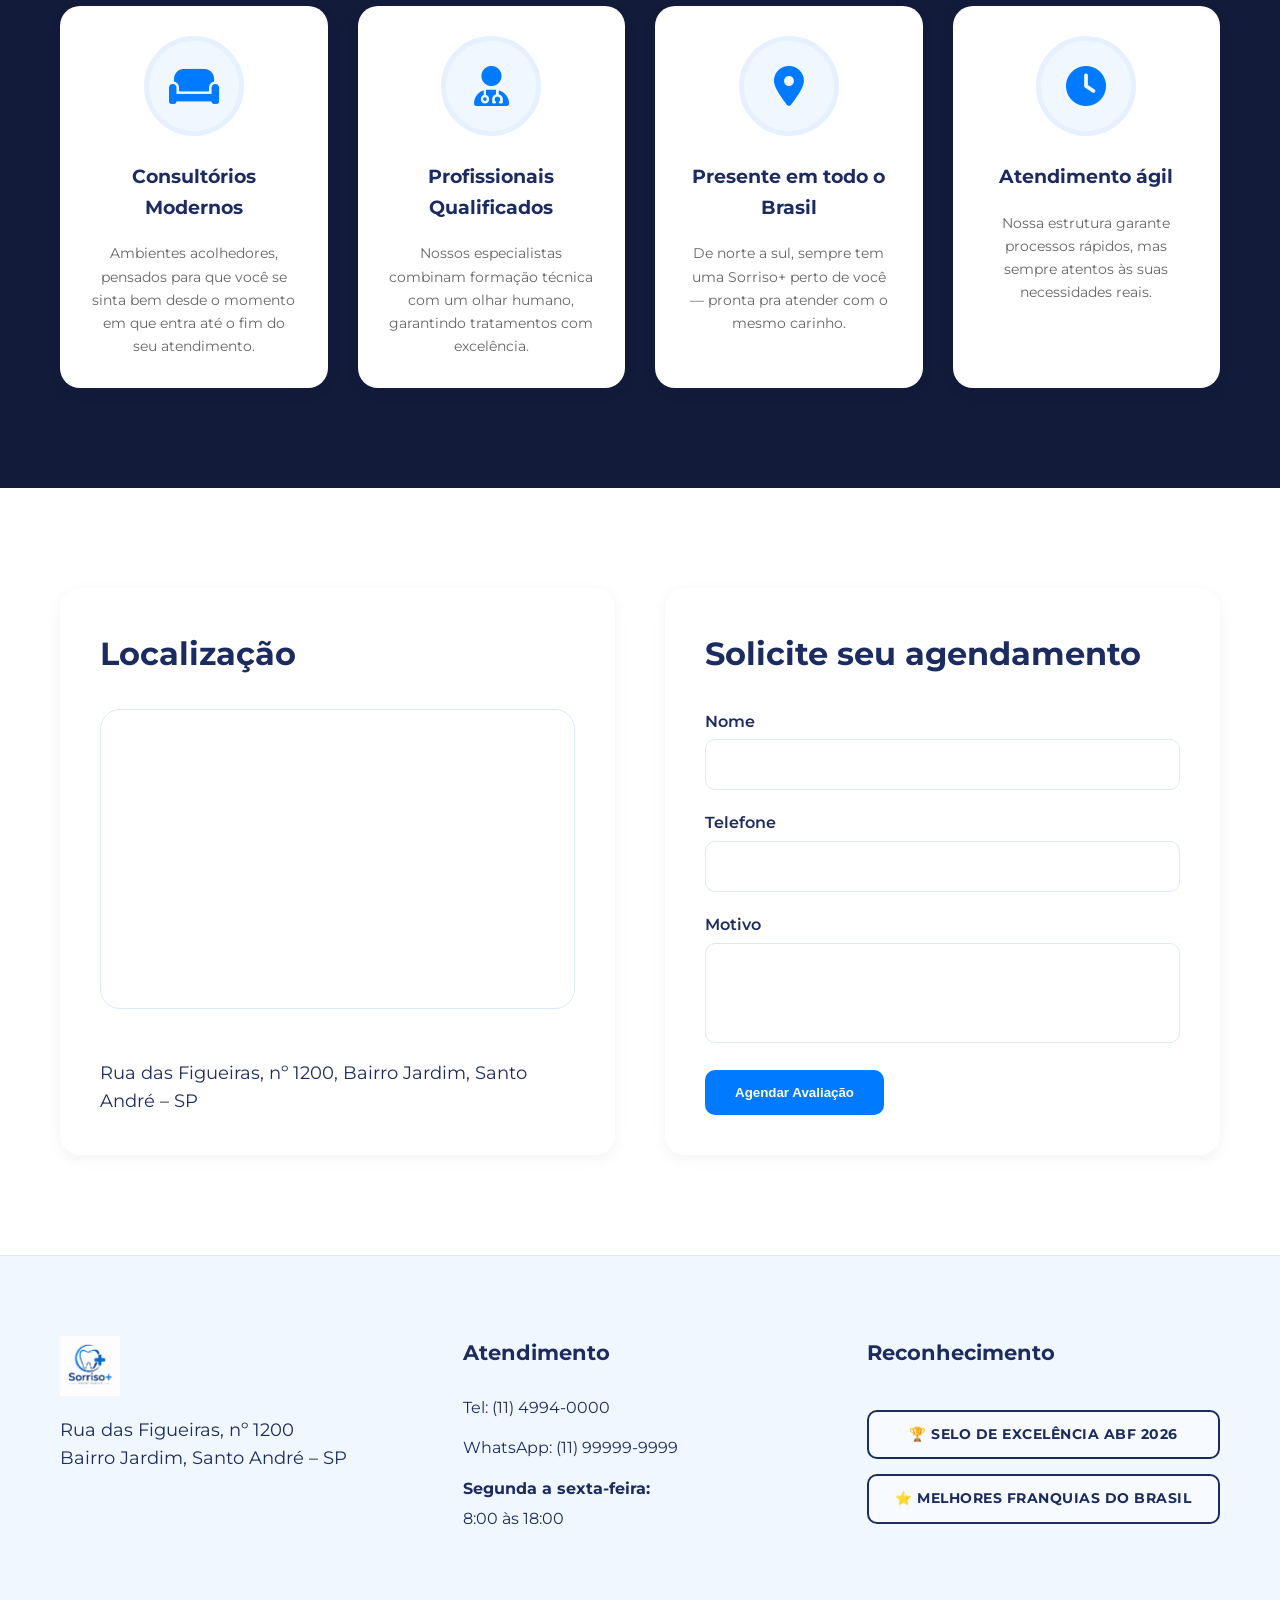
==== commit ba78f65c: "." ====
--- a/index.html
+++ b/index.html
@@ -731,7 +731,7 @@
     <section id="historia" class="history">
         <div class="container">
             <div class="history-image">
-                <img src="/img_clinica/image (2).png" alt="Interior da Clínica Sorriso+">
+                <img src="/img_clinica/image.png" alt="Interior da Clínica Sorriso+">
             </div>
             <div class="history-text">
                 <div class="history-header">
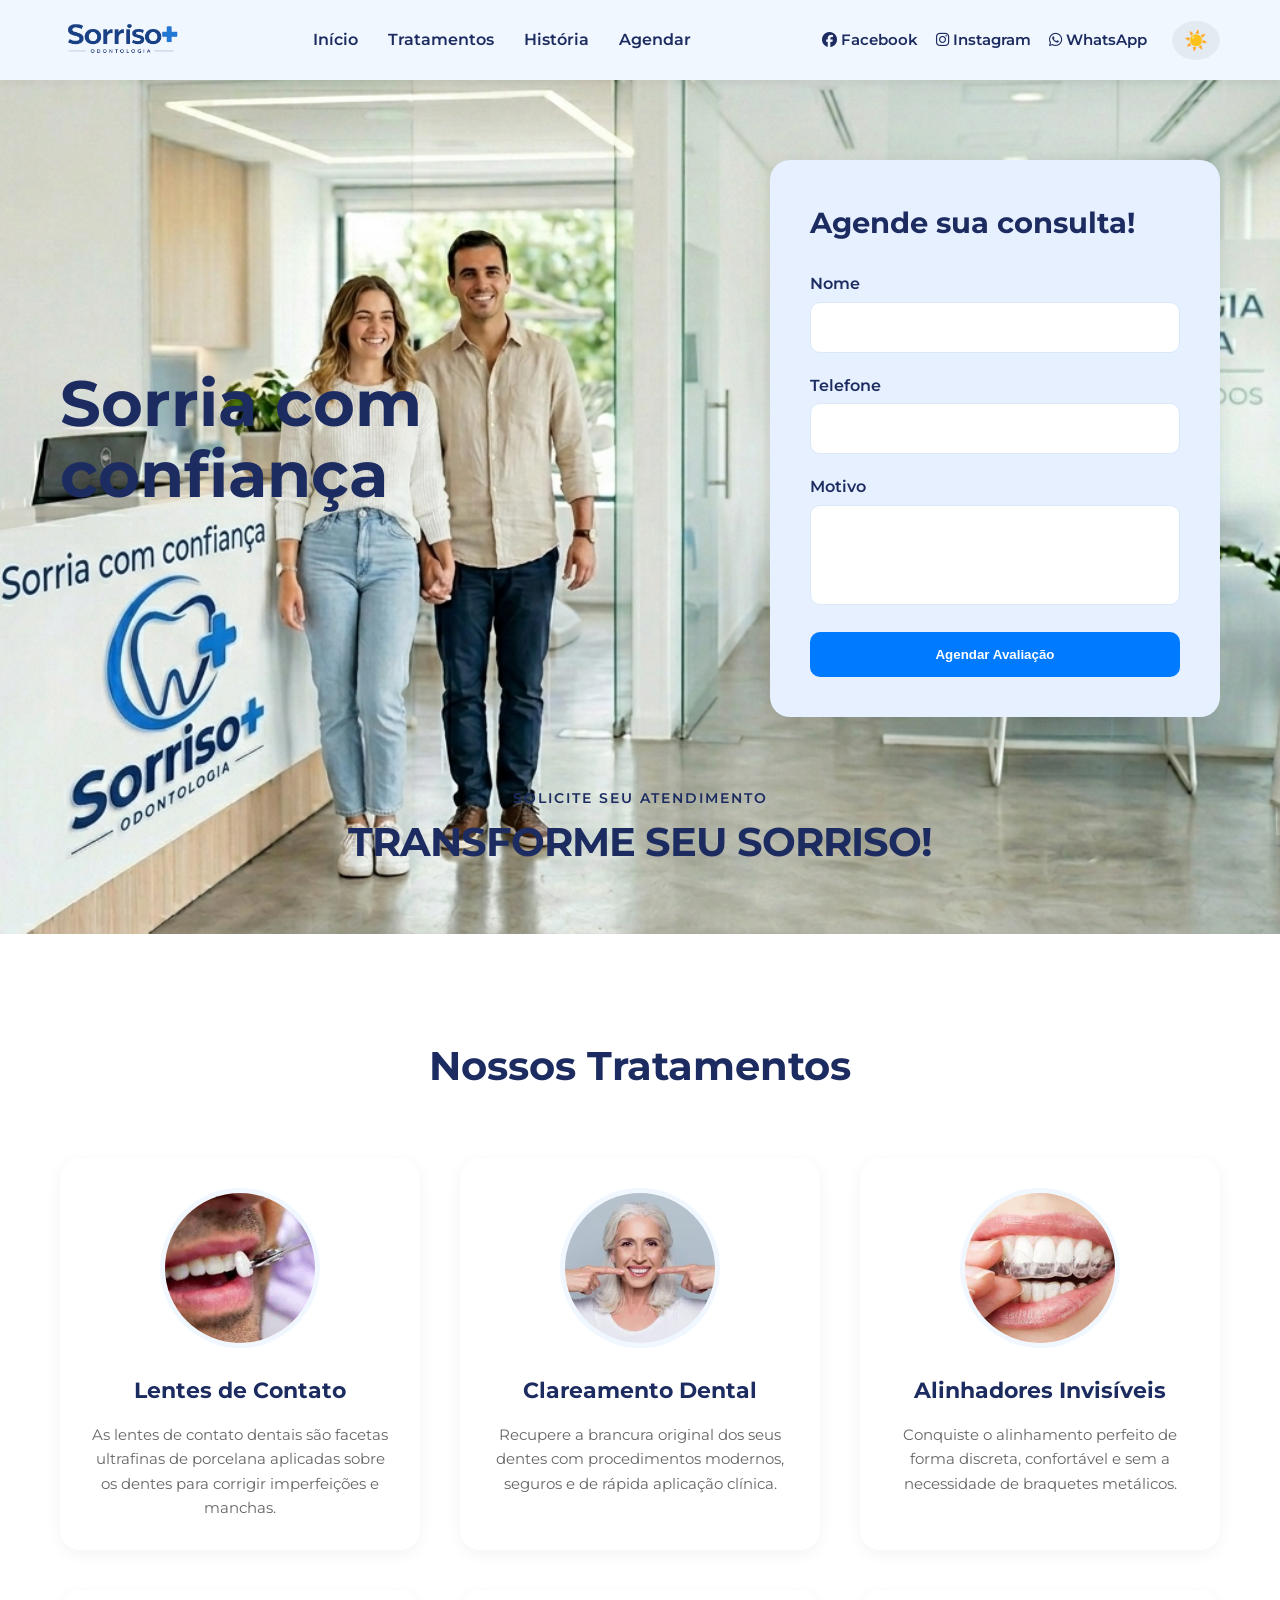
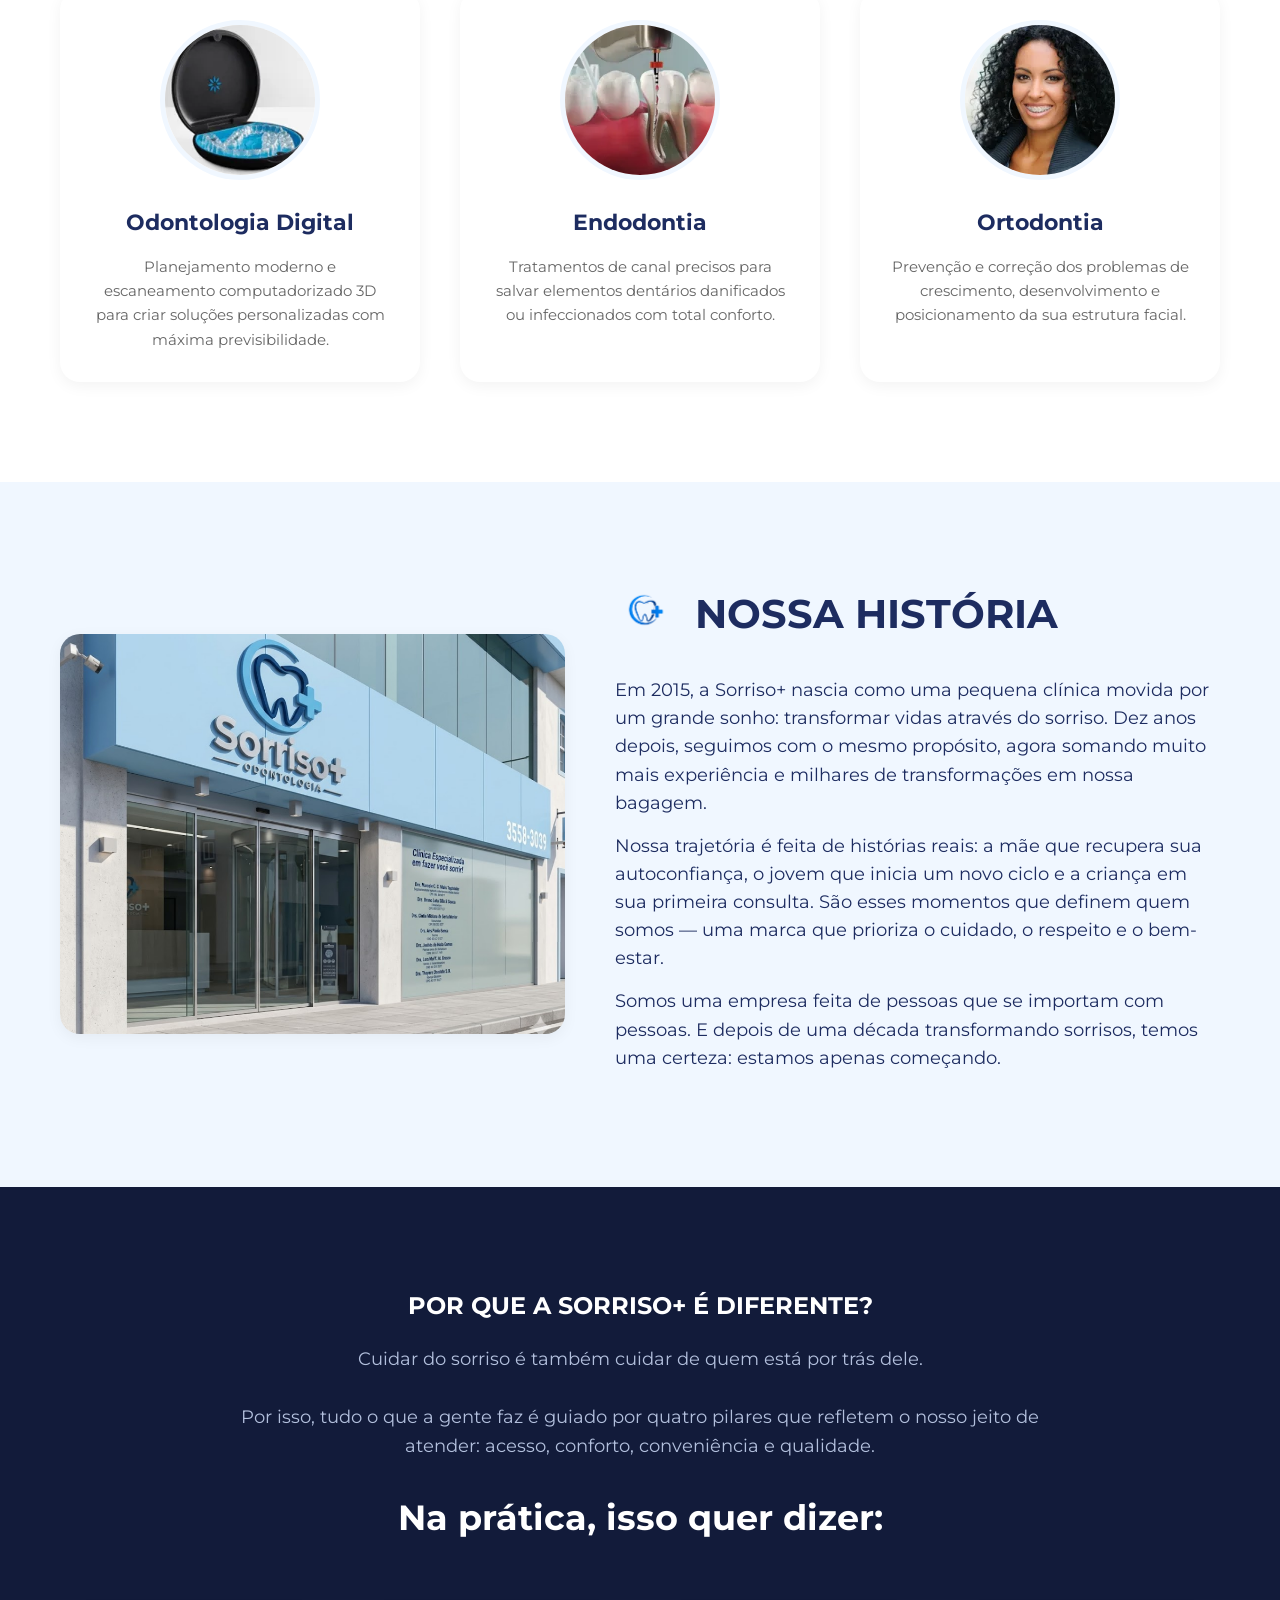
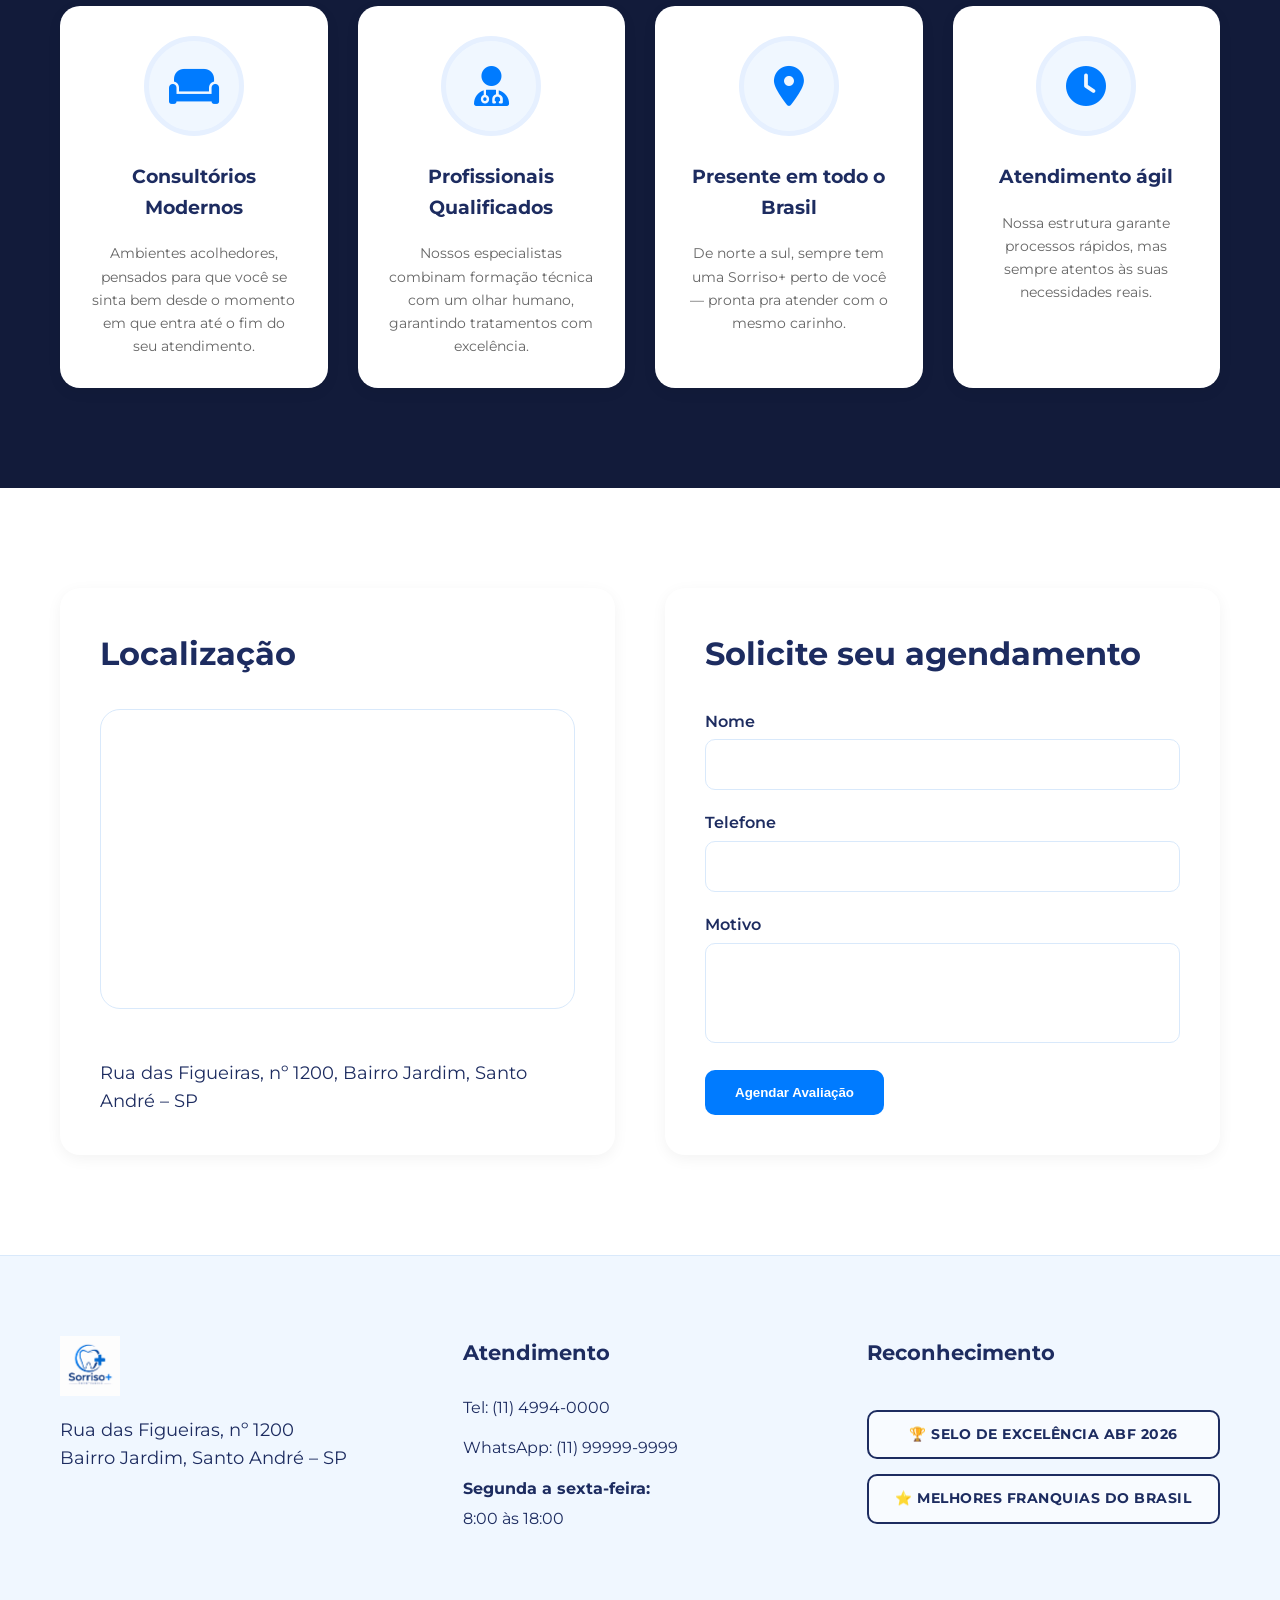
==== commit 64d474a0: "Correção das imagens" ====
--- a/index.html
+++ b/index.html
@@ -187,7 +187,7 @@
             justify-content: space-between;
             
             /* Imagem com overlay mais sólido para evitar transparência excessiva */
-            background-image: var(--overlay-hero), url('/minha_clinica/image.png');
+            background-image: url(/img_clinica/image\ \(1\).png);
             background-size: cover;
             background-position: center;
             background-repeat: no-repeat;
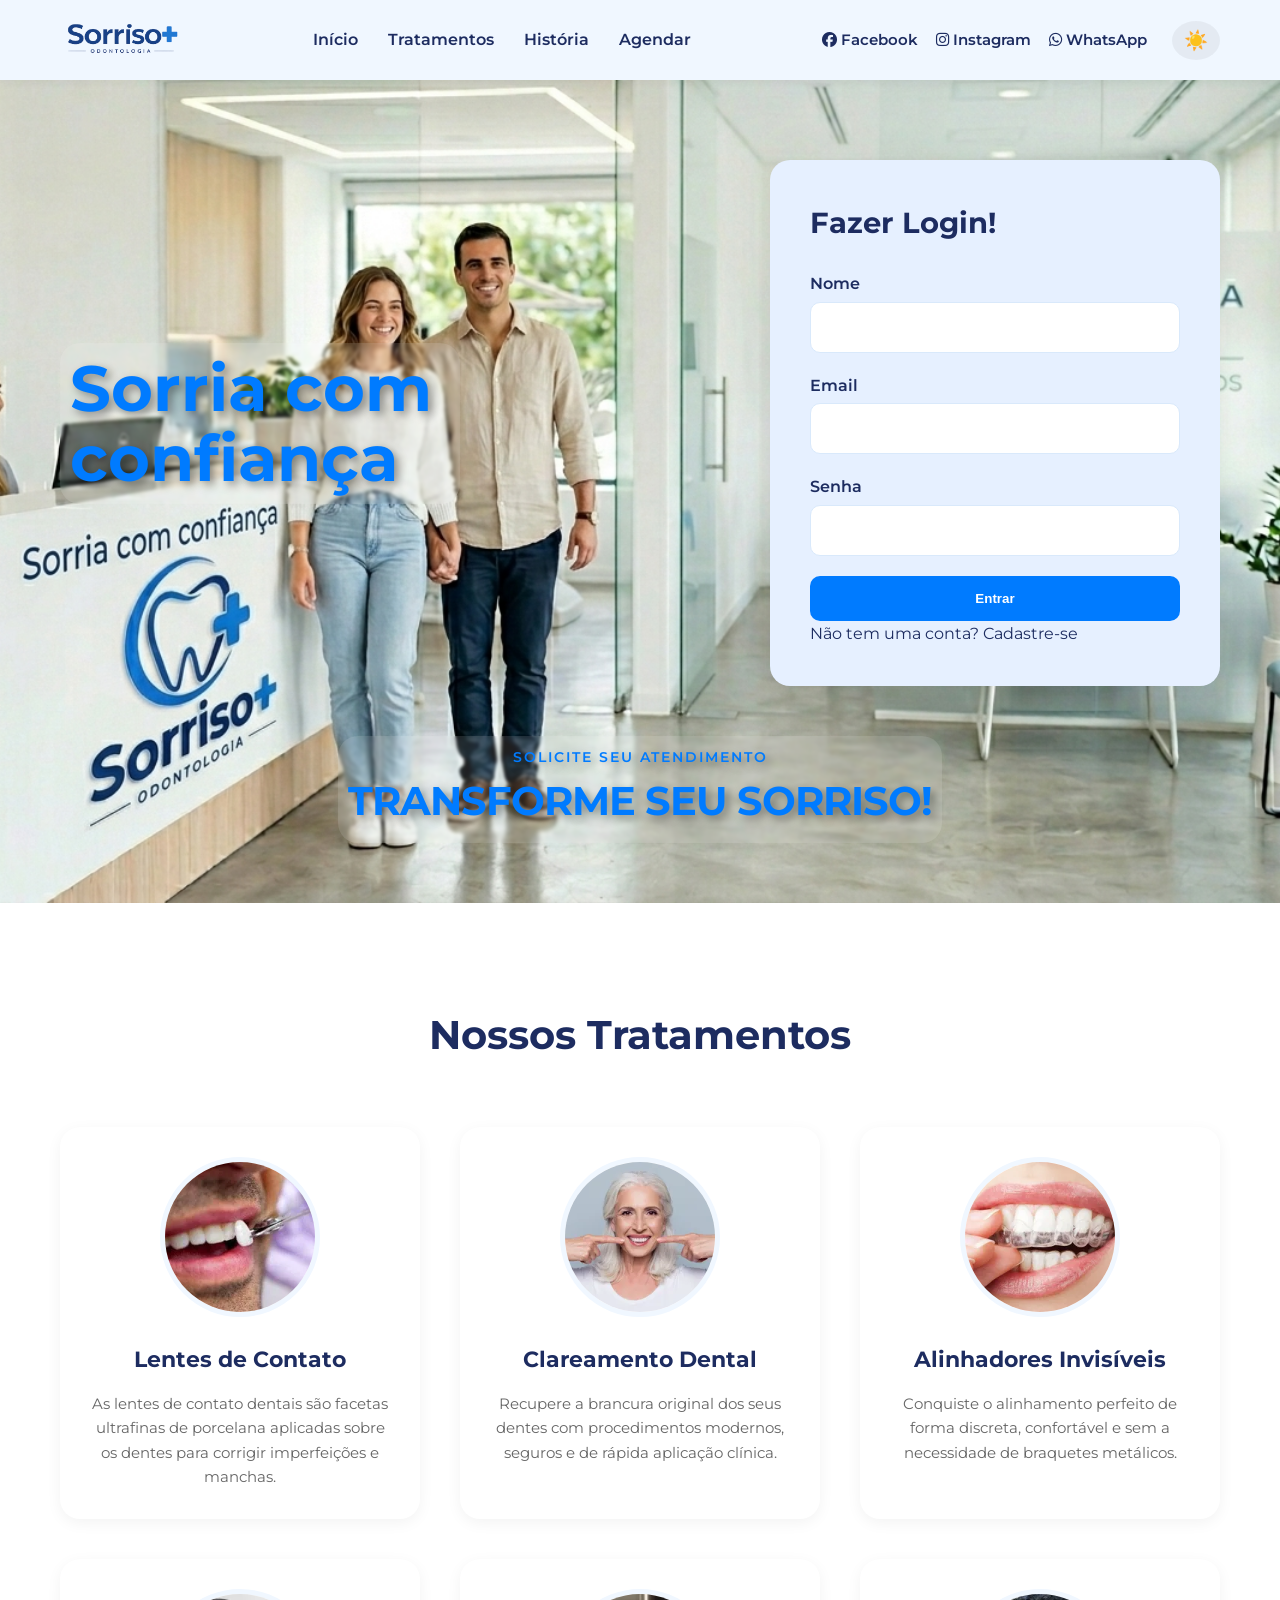
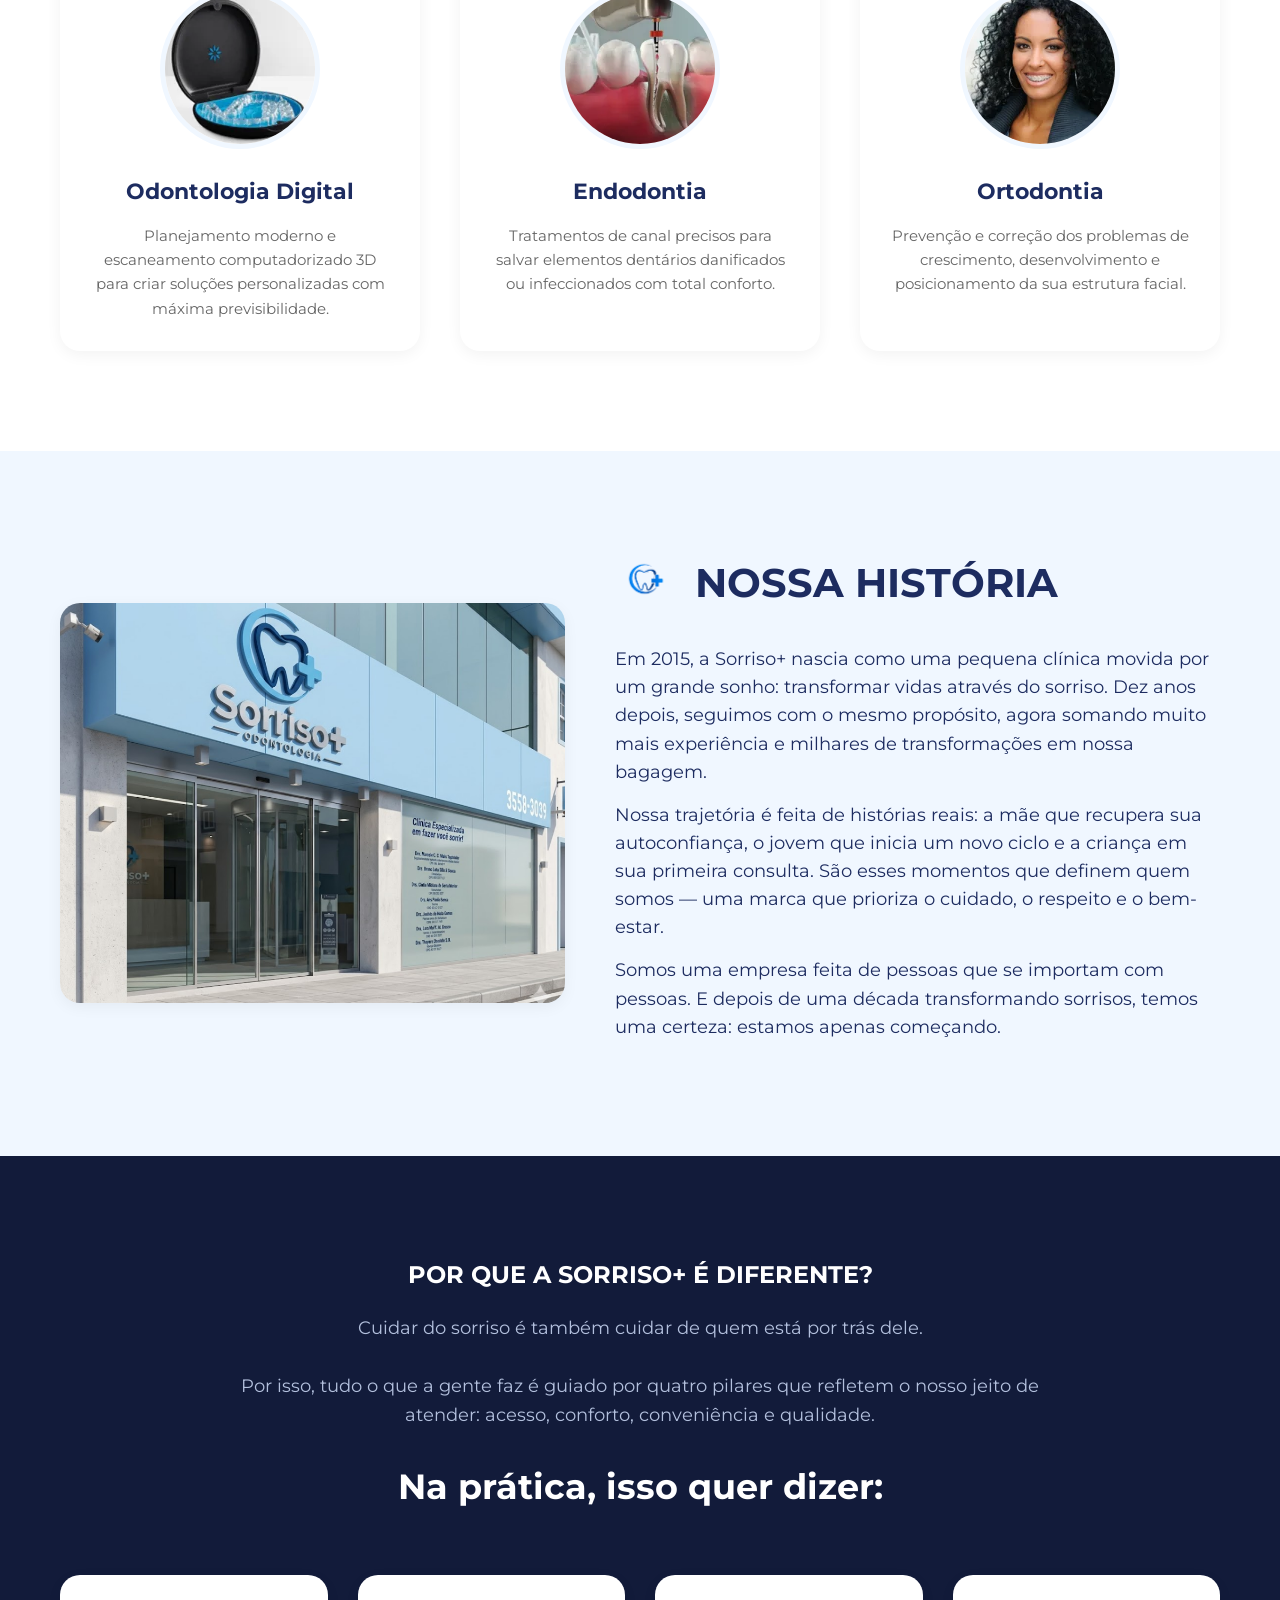
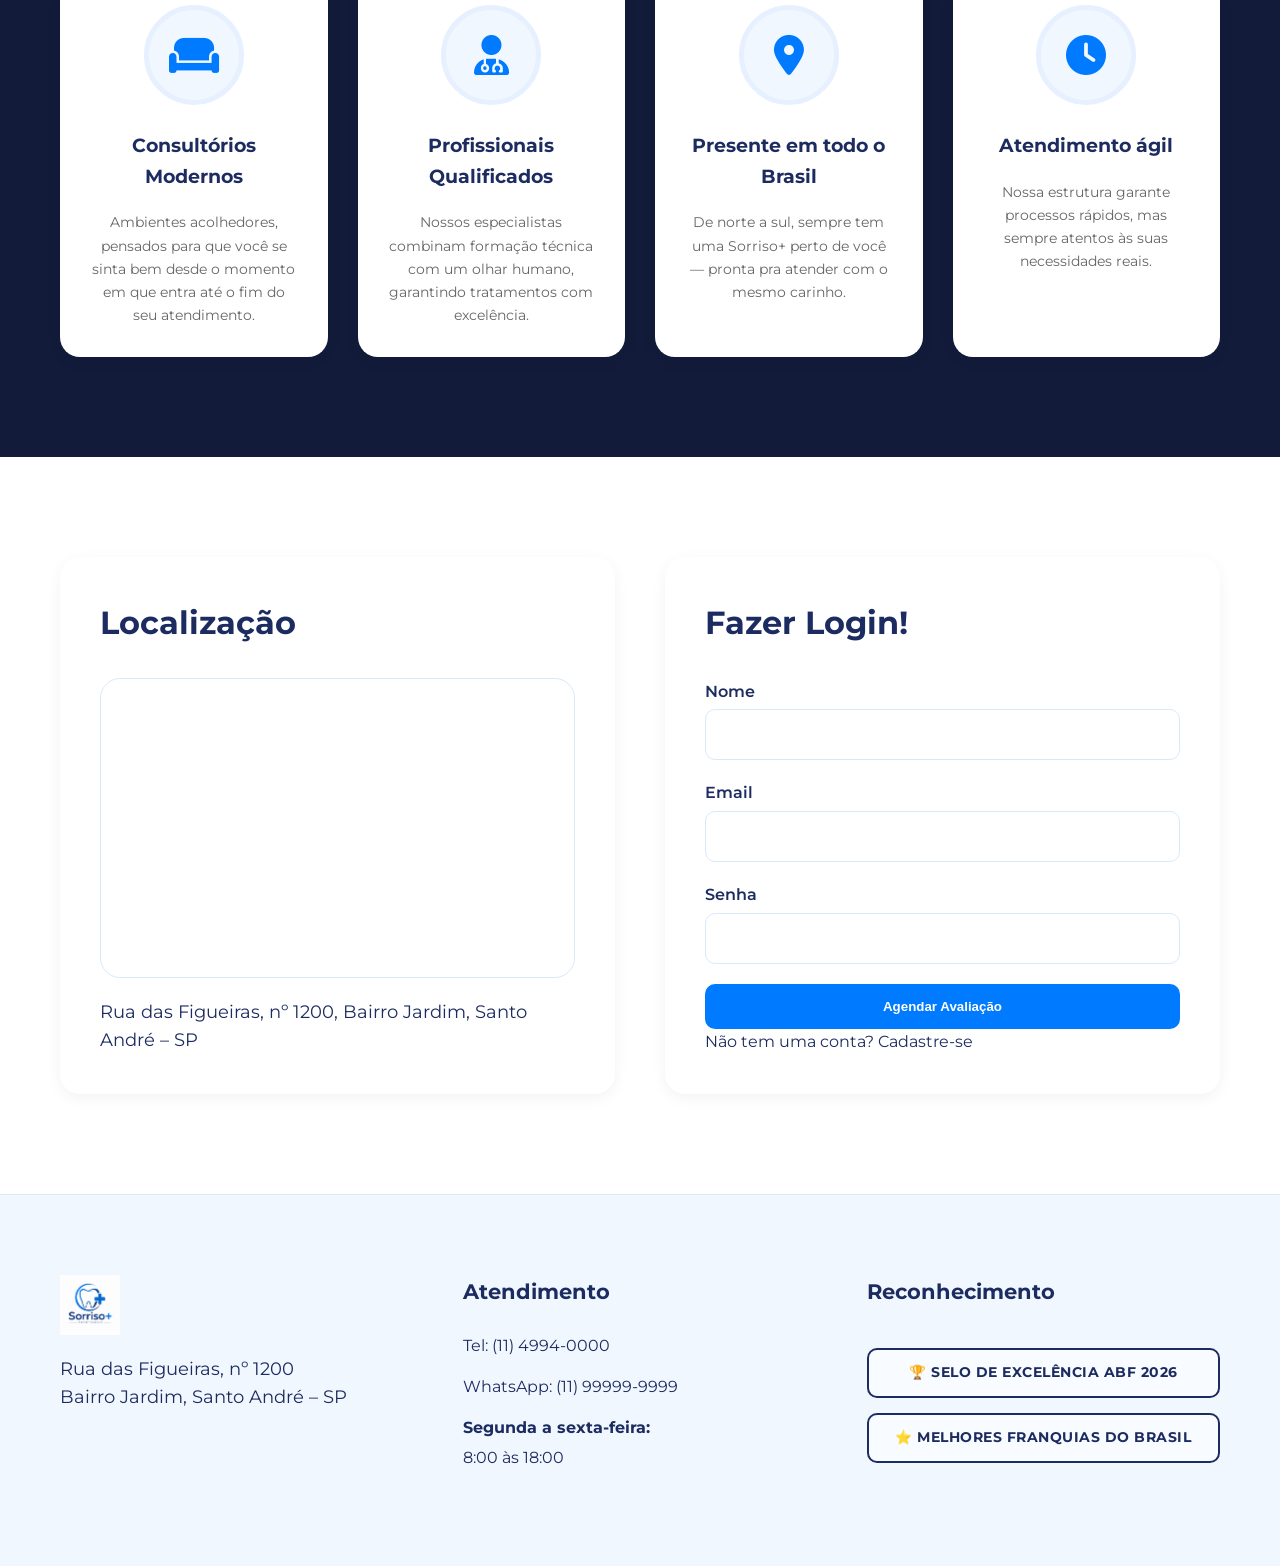
==== commit 6c98d506: "Mudança de textos dos formulários Mudou de "Agendamento" para "Login"." ====
--- a/index.html
+++ b/index.html
@@ -207,7 +207,14 @@
             font-size: 4rem;
             font-weight: 700;
             line-height: 1.1;
-            max-width: 500px;
+            max-width: 400px;
+            color: var(--azul-principal);
+            text-shadow: 4px 4px 10px rgba(0, 0, 0, 0.4);
+            background-color: rgba(255, 255, 255, 0.120);
+            padding: 10px;
+            border-radius: 20px;
+            backdrop-filter: blur(1.5px);
+            -webkit-backdrop-filter: blur(1.5px);
         }
 
         /* Formulário flutuante */
@@ -267,9 +274,17 @@
             position: relative;
             z-index: 2;
             text-align: center;
+            margin: auto;
             margin-top: 50px;
-            padding-top: 20px;
-            width: 100%;
+            padding: 20px;
+            max-width: 700px;
+            color: var(--azul-principal);
+            text-shadow: 4px 4px 10px rgba(0, 0, 0, 0.4);
+            background-color: rgba(255, 255, 255, 0.120);
+            padding: 10px;
+            border-radius: 20px;
+            backdrop-filter: blur(1.5px);
+            -webkit-backdrop-filter: blur(1.5px);
         }
 
         .hero-footer p {
@@ -641,21 +656,22 @@
                 <h1>Sorria com confiança</h1>
             </div>
             <div class="hero-booking-form">
-                <h3>Agende sua consulta!</h3>
+                <h3>Fazer Login!</h3>
                 <form class="clinic-form">
                     <div class="form-group">
                         <label>Nome</label>
                         <input type="text" name="nome" required>
                     </div>
                     <div class="form-group">
-                        <label>Telefone</label>
-                        <input type="tel" name="telefone" required>
+                        <label>Email</label>
+                        <input type="email" name="email" required>
                     </div>
                     <div class="form-group">
-                        <label>Motivo</label>
-                        <textarea name="motivo" required></textarea>
-                    </div>
-                    <button type="submit" class="btn-principal btn-booking">Agendar Avaliação</button>
+                        <label>Senha</label>
+                        <input type="password" name="senha" required>
+                    </div>
+                    <button type="submit" class="btn-principal btn-booking">Entrar</button>
+                    <a href="#" class="login-footer-text">Não tem uma conta? Cadastre-se</a>
                 </form>
             </div>
         </div>
@@ -806,7 +822,7 @@
                 </div>
             </div>
             <div class="booking">
-                <h2>Solicite seu agendamento</h2>
+                <h2>Fazer Login!</h2>
                 <form class="clinic-form">
                     <div class="form-row">
                         <div class="col form-group">
@@ -816,17 +832,18 @@
                     </div>
                     <div class="form-row">
                         <div class="col form-group">
-                            <label>Telefone</label>
-                            <input type="tel" name="telefone" required>
+                            <label>Email</label>
+                            <input type="email" name="email" required>
                         </div>
                     </div>
                     <div class="form-row">
                         <div class="col form-group">
-                            <label>Motivo</label>
-                            <textarea name="motivo" required></textarea>
+                            <label>Senha</label>
+                            <input type="password" name="senha" required>
                         </div>
                     </div>
-                    <button type="submit" class="btn-principal">Agendar Avaliação</button>
+                    <button type="submit" class="btn-principal btn-booking">Agendar Avaliação</button> <br>
+                    <a href="#" class="login-footer-text-map">Não tem uma conta? Cadastre-se</a>
                 </form>
             </div>
         </div>
